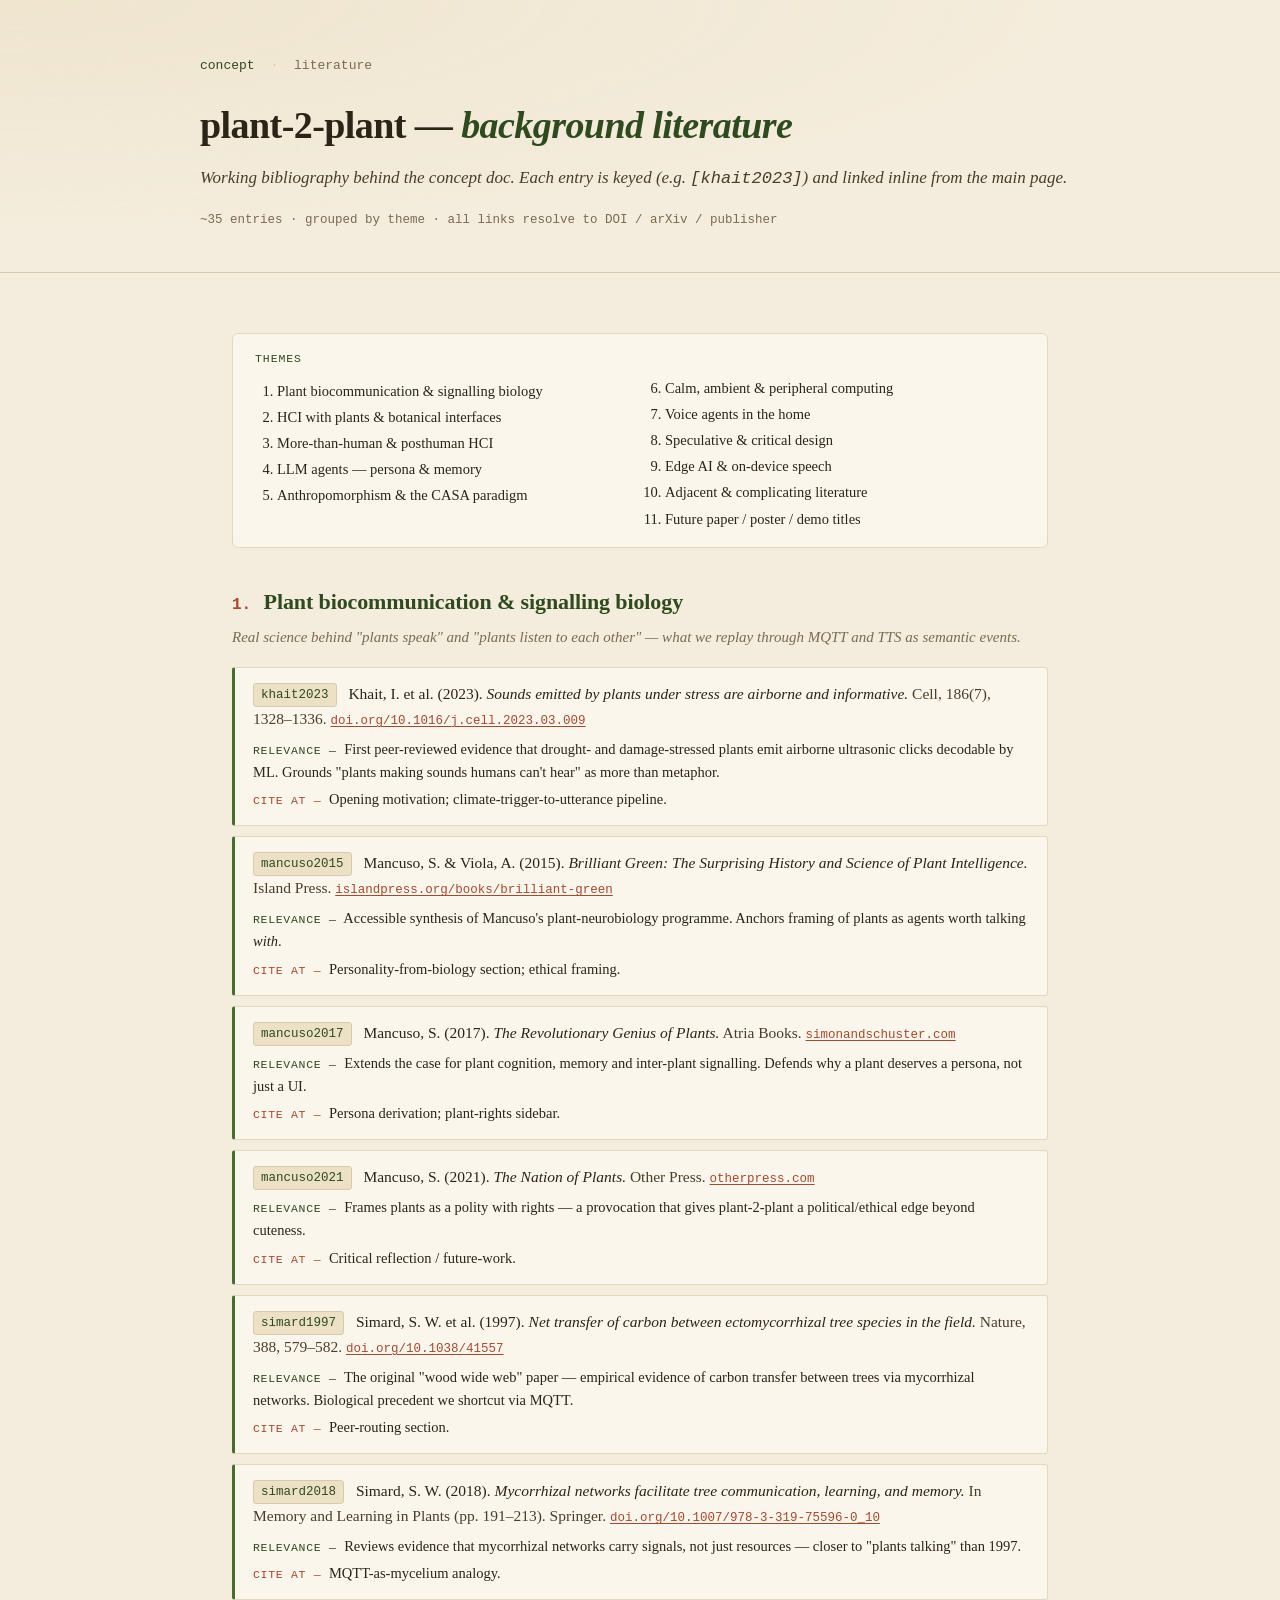
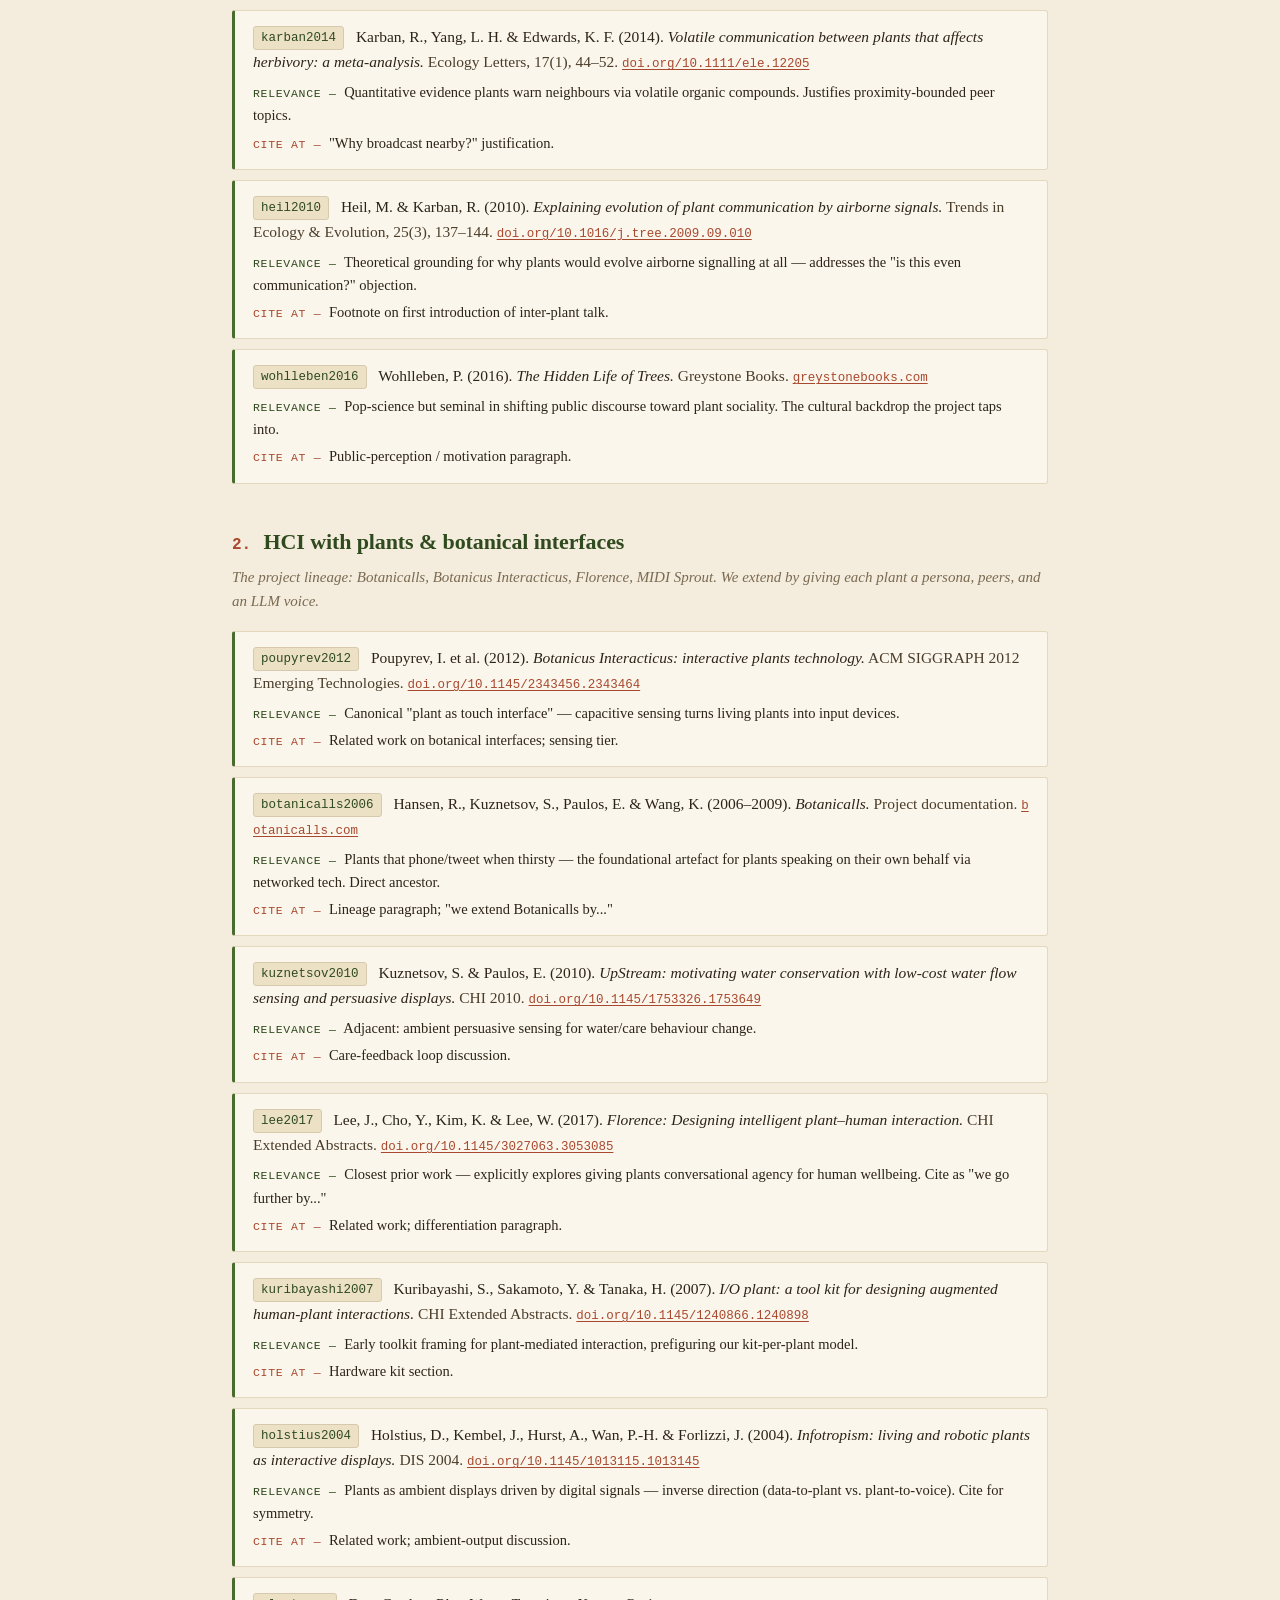
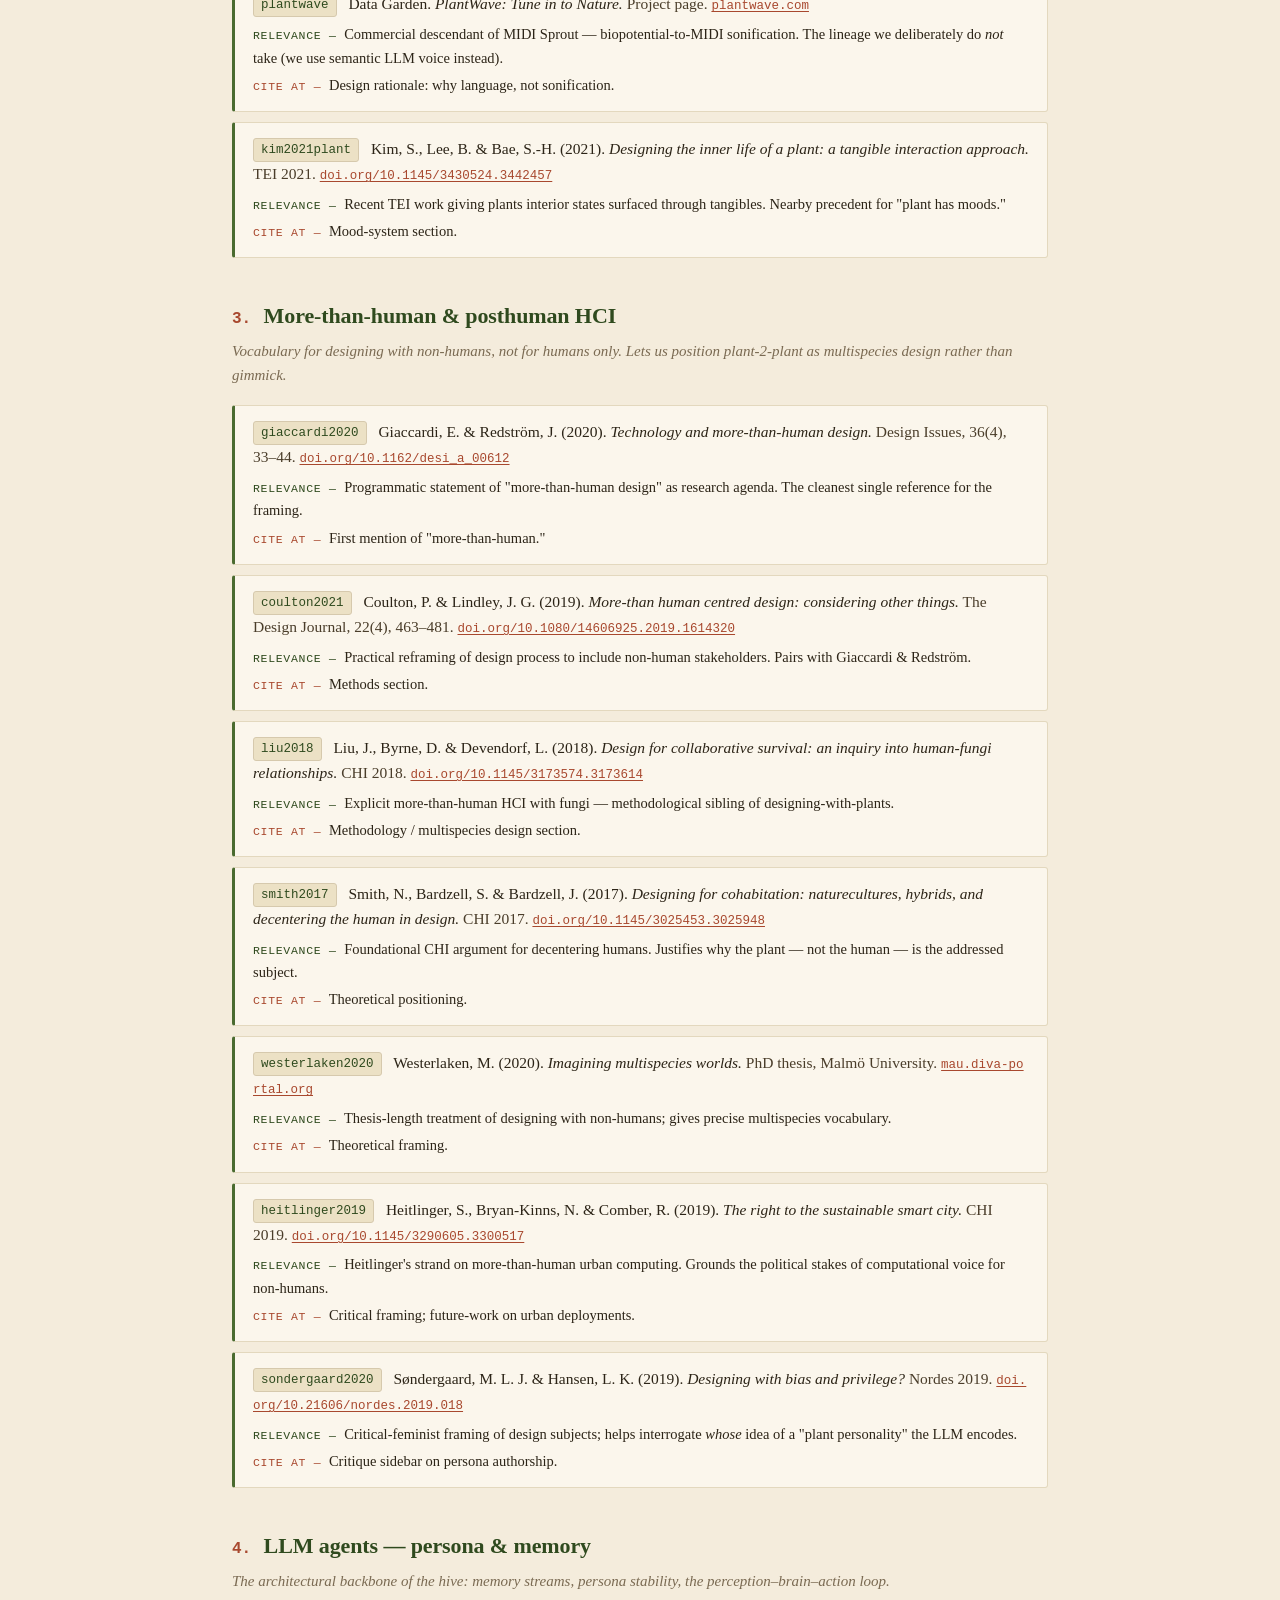
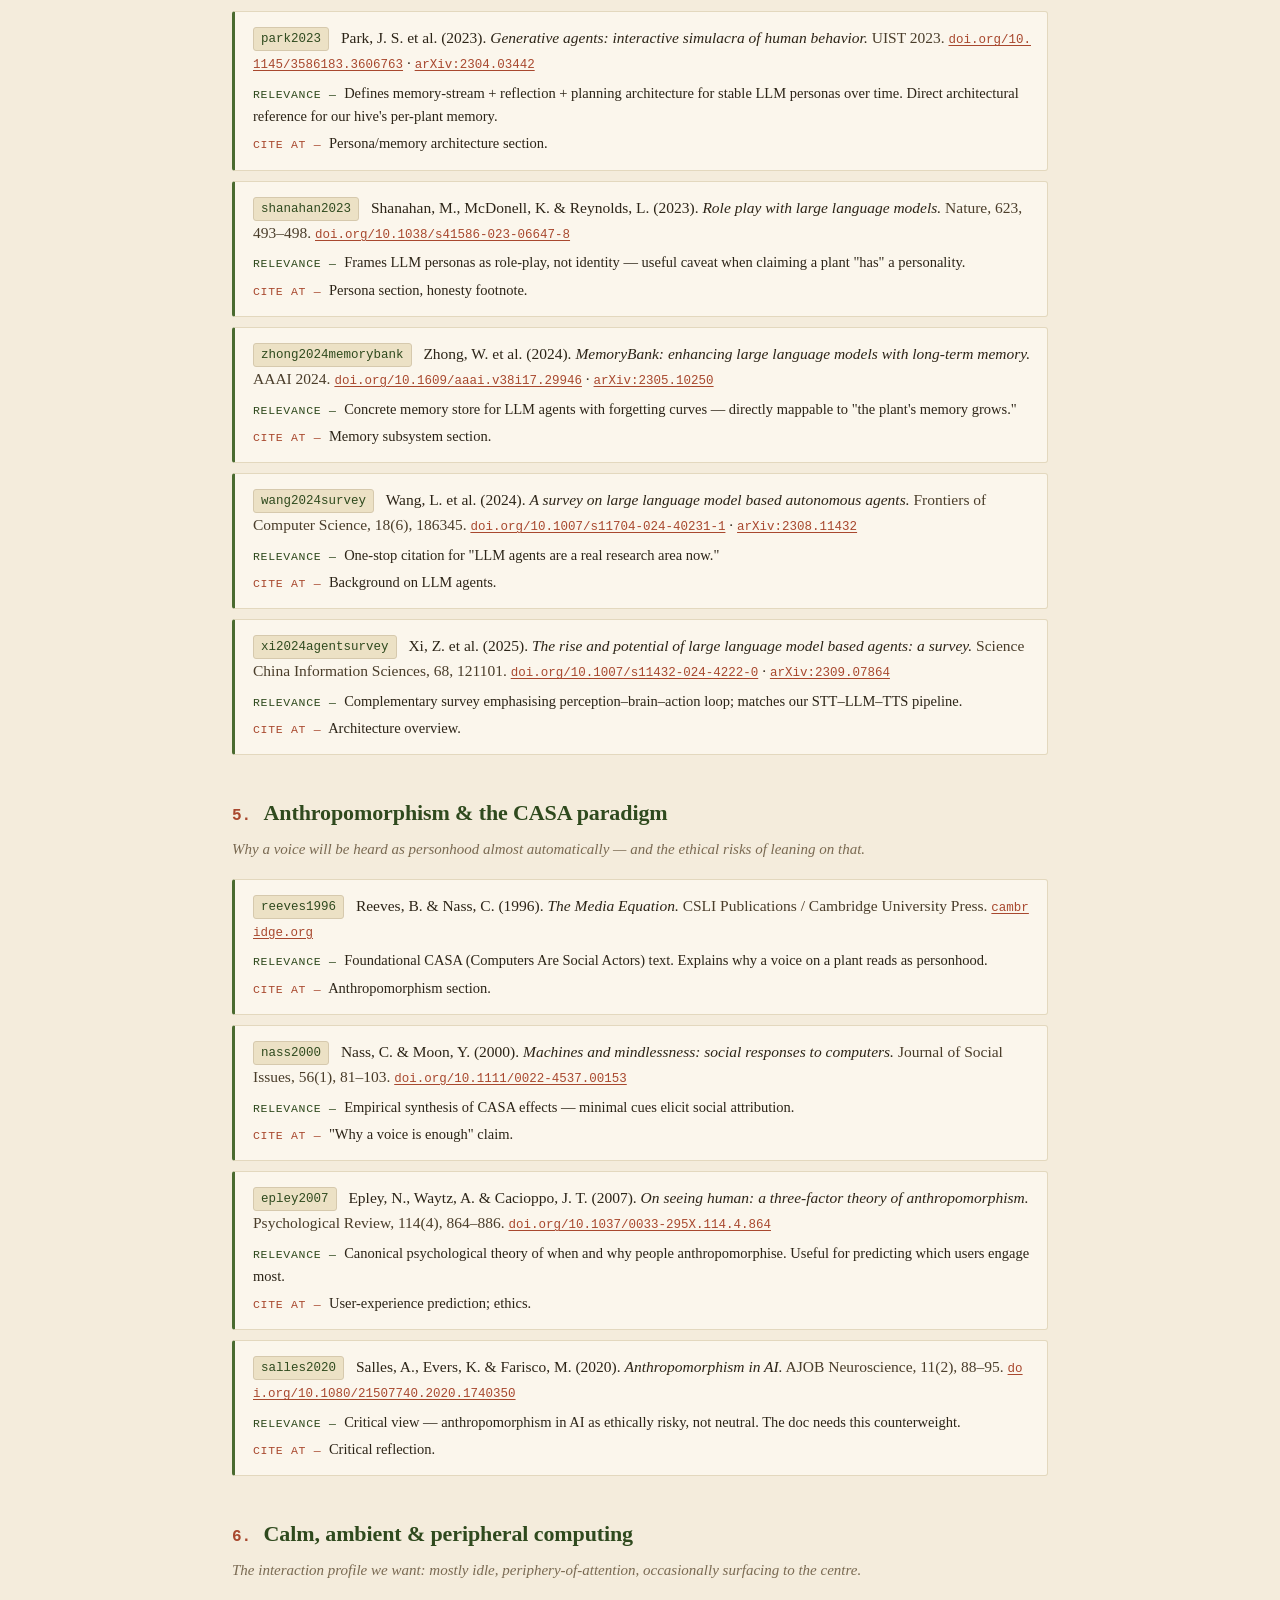
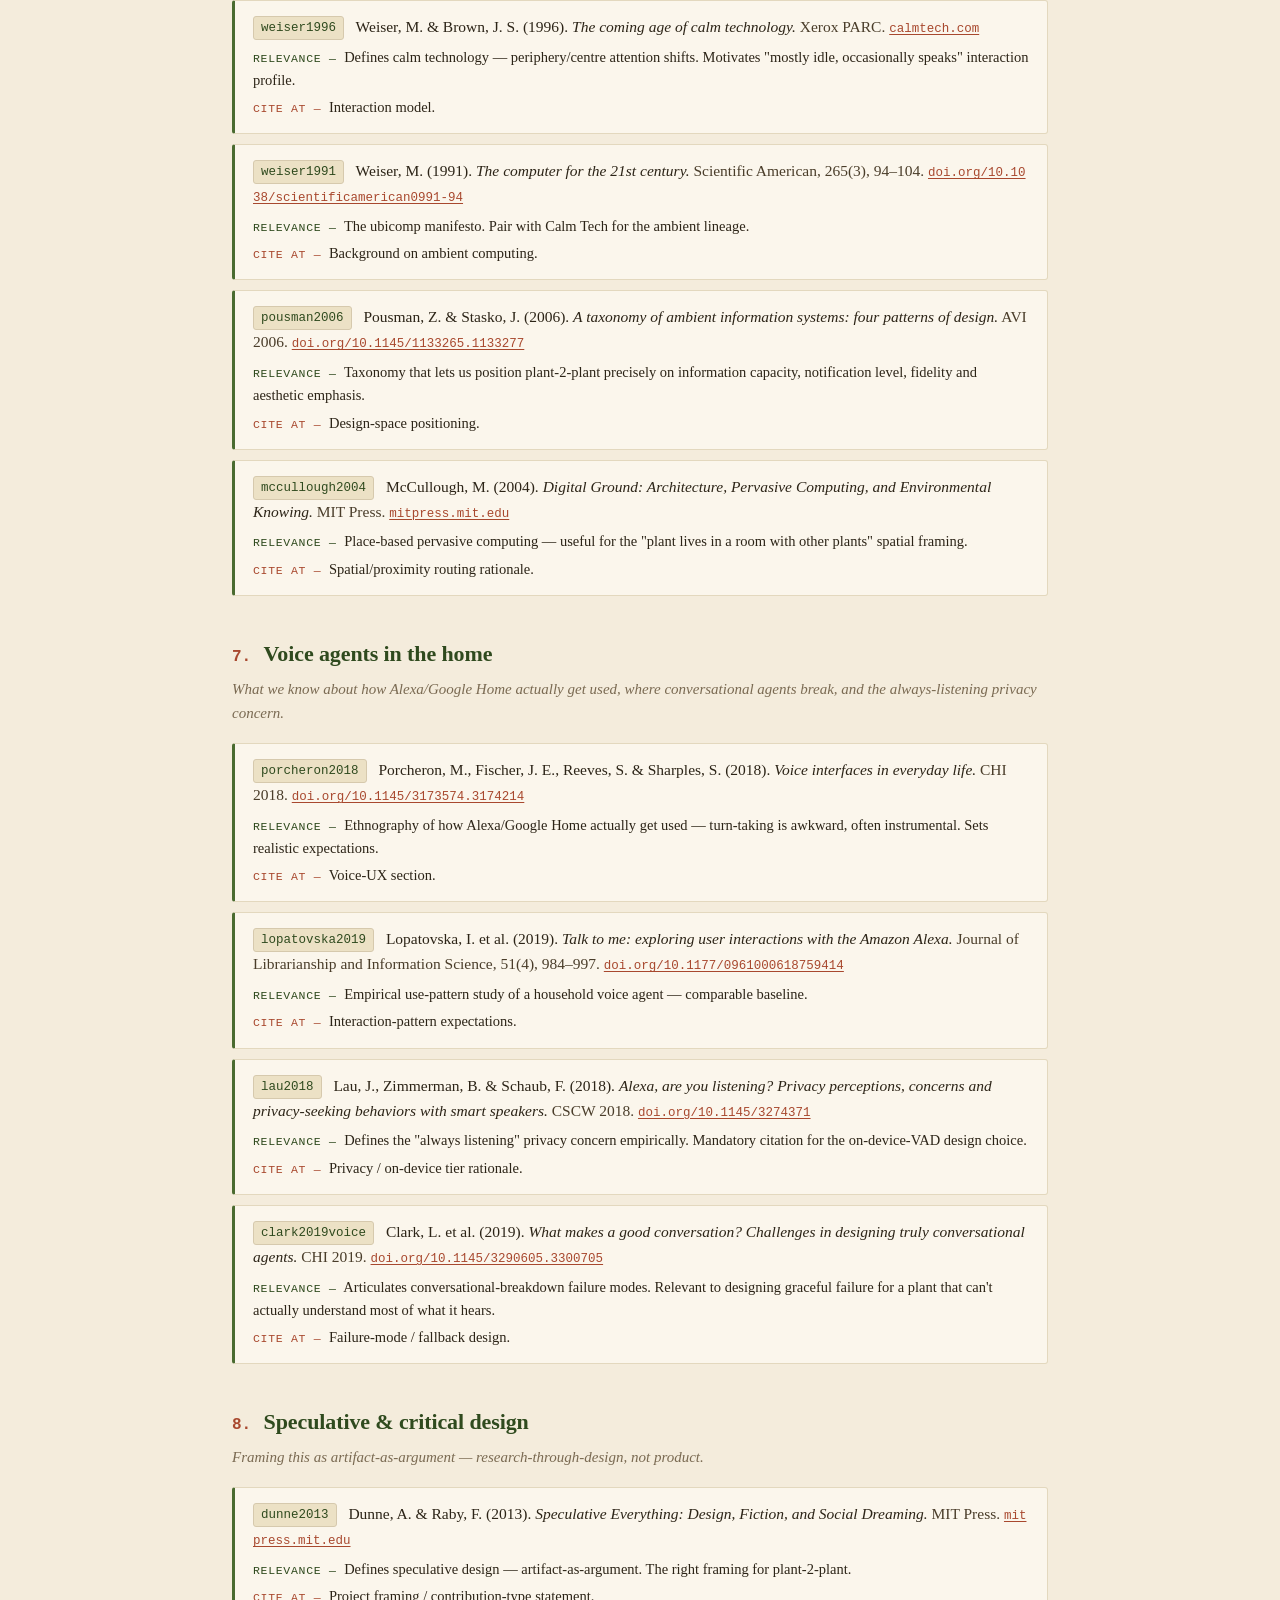
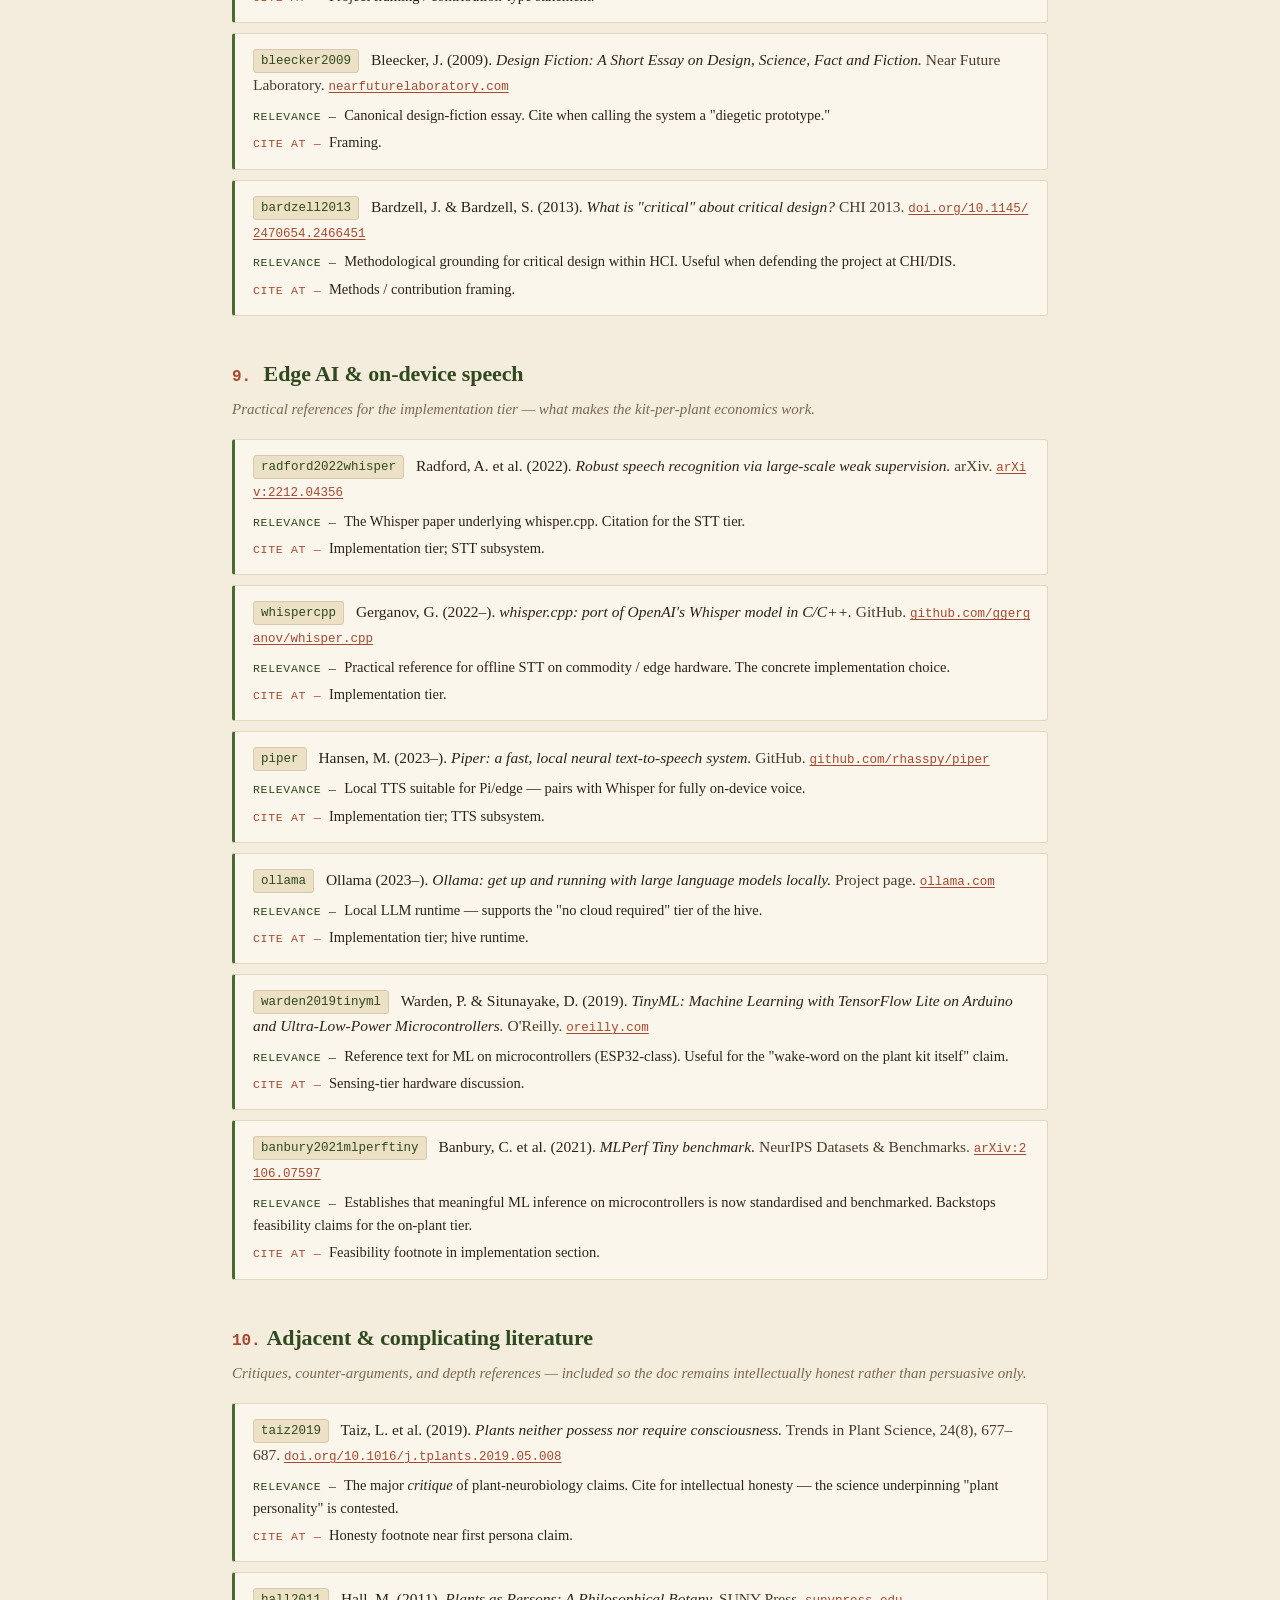
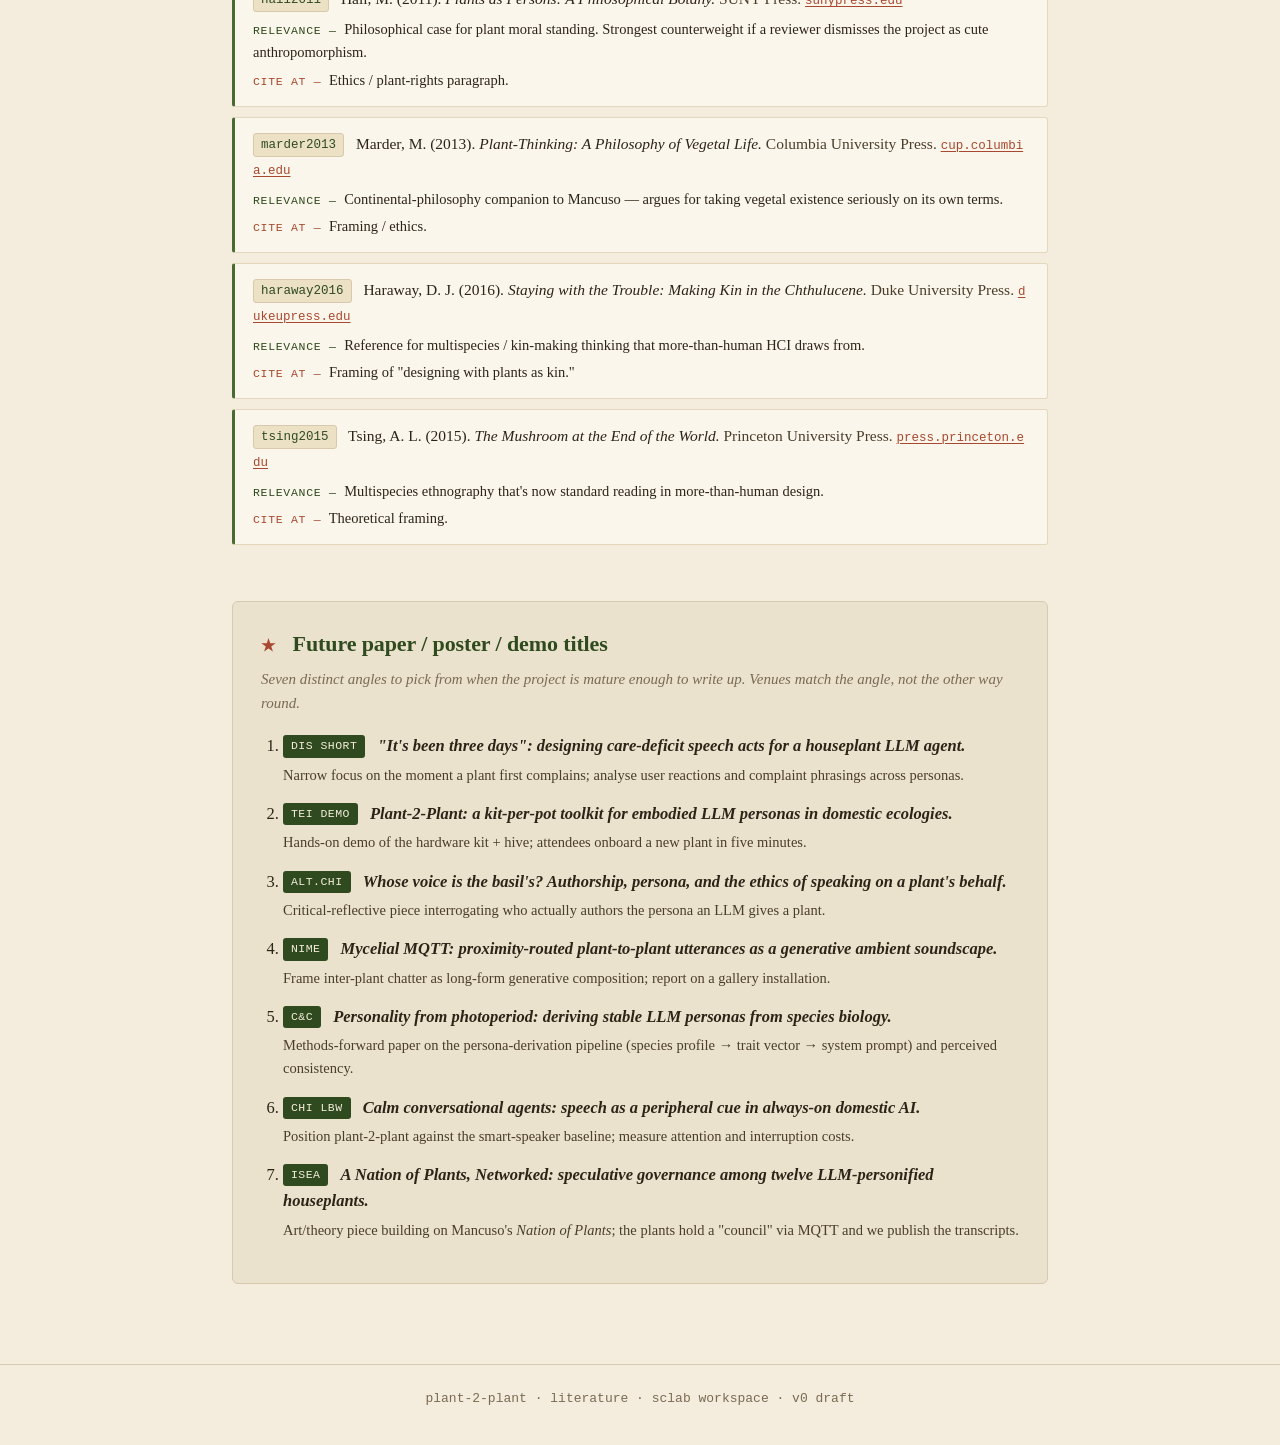
==== literature.html @ 105206b2 "Add literature page; rework concept doc with inline citations New literature.html — 55-entry bibliog" ====
<!DOCTYPE html>
<html lang="en">
<head>
<meta charset="UTF-8" />
<meta name="viewport" content="width=device-width, initial-scale=1.0" />
<title>plant-2-plant — literature</title>
<style>
  :root {
    --bg:        #f4ecdc;
    --bg-soft:   #ebe2cd;
    --panel:    #fbf6ec;
    --ink:       #2c2417;
    --ink-soft:  #4a3d2a;
    --muted:     #7a6a52;
    --leaf:      #4a6b30;
    --leaf-deep: #2f4a1e;
    --clay:      #a8482e;
    --ochre:     #b8862a;
    --line:      #d6c9ad;
    --line-soft: #e3d8be;
    --mono: ui-monospace, SFMono-Regular, Menlo, Consolas, monospace;
  }
  * { box-sizing: border-box; }
  html, body {
    margin: 0; padding: 0;
    background: var(--bg);
    color: var(--ink);
    font-family: "Iowan Old Style", "Palatino Linotype", Palatino, Georgia, serif;
    line-height: 1.6; font-size: 16.5px;
  }
  a { color: var(--clay); text-decoration: underline; text-decoration-thickness: 1px;
    text-underline-offset: 2px; }
  a:hover { color: var(--leaf-deep); }

  header {
    padding: 56px 32px 30px;
    border-bottom: 1px solid var(--line);
    background:
      radial-gradient(ellipse at top left, #efe5cf 0%, transparent 60%),
      var(--bg);
  }
  header .wrap { max-width: 880px; margin: 0 auto; }
  nav.crumbs {
    font-family: var(--mono); font-size: 13px; color: var(--muted);
    margin-bottom: 18px;
  }
  nav.crumbs a { color: var(--leaf-deep); text-decoration: none; }
  nav.crumbs a:hover { text-decoration: underline; }
  nav.crumbs .sep { margin: 0 8px; color: var(--line); }
  header h1 {
    margin: 0 0 8px; font-size: 38px; letter-spacing: -0.015em;
    color: var(--ink); font-weight: 700;
  }
  header h1 .leaf { color: var(--leaf-deep); font-style: italic; }
  header .tagline {
    color: var(--ink-soft); margin: 0 0 18px; font-size: 17px;
    font-style: italic;
  }
  header .meta {
    color: var(--muted); font-family: var(--mono); font-size: 12.5px;
  }

  main { max-width: 880px; margin: 0 auto; padding: 36px 32px 80px; }

  section.theme { margin: 0 0 40px; }
  h2 {
    font-size: 22px; margin: 0 0 6px;
    color: var(--leaf-deep); font-weight: 700;
    letter-spacing: -0.005em;
  }
  h2 .num {
    display: inline-block; min-width: 1.6em;
    font-family: var(--mono); font-size: 16px; color: var(--clay);
    margin-right: 6px;
  }
  h2 + .theme-blurb {
    color: var(--muted); font-style: italic; margin: 0 0 18px;
    font-size: 15px;
  }

  ol.bib {
    list-style: none; margin: 0; padding: 0;
    counter-reset: item;
  }
  li.entry {
    padding: 14px 16px 14px 18px;
    margin: 0 0 10px;
    background: var(--panel);
    border: 1px solid var(--line-soft);
    border-left: 3px solid var(--leaf);
    border-radius: 3px;
    scroll-margin-top: 18px;
  }
  li.entry:target {
    border-left-color: var(--clay);
    background: #fcf3df;
    box-shadow: 0 0 0 2px #f3dca7;
  }
  .citekey {
    display: inline-block;
    font-family: var(--mono); font-size: 12.5px;
    background: #ece1c5; color: var(--leaf-deep);
    padding: 1px 7px; border-radius: 3px;
    margin-right: 8px; vertical-align: 1px;
    border: 1px solid var(--line);
  }
  .ref {
    display: block; margin: 0 0 6px;
    font-size: 15.5px; color: var(--ink);
  }
  .ref .title { font-style: italic; }
  .ref .venue { color: var(--ink-soft); }
  .ref a.doi {
    font-family: var(--mono); font-size: 12.5px;
    color: var(--clay); word-break: break-all;
  }
  .relevance, .where {
    font-size: 14.5px; margin: 4px 0 0;
    padding-left: 0;
  }
  .relevance .label, .where .label {
    font-family: var(--mono); font-size: 11.5px;
    color: var(--leaf-deep); text-transform: uppercase;
    letter-spacing: 0.06em; margin-right: 4px;
  }
  .where .label { color: var(--clay); }

  /* Titles-for-papers section */
  section.titles {
    margin-top: 56px;
    padding: 24px 28px;
    background: var(--bg-soft);
    border: 1px solid var(--line);
    border-radius: 6px;
  }
  section.titles h2 { color: var(--leaf-deep); margin-bottom: 6px; }
  section.titles ol { padding-left: 22px; }
  section.titles li { margin: 14px 0; }
  section.titles .venue-tag {
    display: inline-block; font-family: var(--mono); font-size: 11.5px;
    background: var(--leaf-deep); color: #f4ecdc;
    padding: 2px 8px; border-radius: 3px;
    margin-right: 8px; vertical-align: 2px;
    text-transform: uppercase; letter-spacing: 0.04em;
  }
  section.titles .ptitle {
    font-style: italic; color: var(--ink); font-weight: 600;
  }
  section.titles .angle {
    display: block; color: var(--ink-soft); font-size: 14.5px;
    margin-top: 4px;
  }

  /* Table-of-contents at top */
  .toc {
    background: var(--panel);
    border: 1px solid var(--line-soft);
    border-radius: 6px;
    padding: 16px 22px;
    margin: 24px 0 36px;
  }
  .toc-title {
    font-family: var(--mono); font-size: 11.5px;
    color: var(--leaf-deep); text-transform: uppercase;
    letter-spacing: 0.08em; margin-bottom: 8px;
  }
  .toc ol {
    margin: 0; padding-left: 22px; columns: 2; column-gap: 28px;
    font-size: 14.5px;
  }
  .toc li { margin: 3px 0; break-inside: avoid; }
  .toc a { color: var(--ink); text-decoration: none; }
  .toc a:hover { color: var(--clay); text-decoration: underline; }

  footer {
    color: var(--muted); font-size: 13px; text-align: center;
    padding: 24px 32px 48px;
    border-top: 1px solid var(--line);
    font-family: var(--mono);
  }

  @media (max-width: 600px) {
    .toc ol { columns: 1; }
    header h1 { font-size: 30px; }
  }
</style>
</head>
<body>

<header>
  <div class="wrap">
    <nav class="crumbs">
      <a href="index.html">concept</a>
      <span class="sep">·</span>
      <span>literature</span>
    </nav>
    <h1>plant-2-plant — <span class="leaf">background literature</span></h1>
    <p class="tagline">Working bibliography behind the concept doc. Each entry is keyed (e.g. <code>[khait2023]</code>) and linked inline from the main page.</p>
    <p class="meta">~35 entries · grouped by theme · all links resolve to DOI / arXiv / publisher</p>
  </div>
</header>

<main>

<div class="toc">
  <div class="toc-title">themes</div>
  <ol>
    <li><a href="#t1">Plant biocommunication &amp; signalling biology</a></li>
    <li><a href="#t2">HCI with plants &amp; botanical interfaces</a></li>
    <li><a href="#t3">More-than-human &amp; posthuman HCI</a></li>
    <li><a href="#t4">LLM agents — persona &amp; memory</a></li>
    <li><a href="#t5">Anthropomorphism &amp; the CASA paradigm</a></li>
    <li><a href="#t6">Calm, ambient &amp; peripheral computing</a></li>
    <li><a href="#t7">Voice agents in the home</a></li>
    <li><a href="#t8">Speculative &amp; critical design</a></li>
    <li><a href="#t9">Edge AI &amp; on-device speech</a></li>
    <li><a href="#t10">Adjacent &amp; complicating literature</a></li>
    <li><a href="#titles">Future paper / poster / demo titles</a></li>
  </ol>
</div>

<section class="theme" id="t1">
  <h2><span class="num">1.</span>Plant biocommunication &amp; signalling biology</h2>
  <p class="theme-blurb">Real science behind "plants speak" and "plants listen to each other" — what we replay through MQTT and TTS as semantic events.</p>
  <ol class="bib">

    <li class="entry" id="cite-khait2023">
      <span class="ref"><span class="citekey">khait2023</span>
      Khait, I. et al. (2023). <span class="title">Sounds emitted by plants under stress are airborne and informative.</span> <span class="venue">Cell, 186(7), 1328–1336.</span> <a class="doi" href="https://doi.org/10.1016/j.cell.2023.03.009">doi.org/10.1016/j.cell.2023.03.009</a></span>
      <p class="relevance"><span class="label">Relevance —</span> First peer-reviewed evidence that drought- and damage-stressed plants emit airborne ultrasonic clicks decodable by ML. Grounds "plants making sounds humans can't hear" as more than metaphor.</p>
      <p class="where"><span class="label">Cite at —</span> Opening motivation; climate-trigger-to-utterance pipeline.</p>
    </li>

    <li class="entry" id="cite-mancuso2015">
      <span class="ref"><span class="citekey">mancuso2015</span>
      Mancuso, S. &amp; Viola, A. (2015). <span class="title">Brilliant Green: The Surprising History and Science of Plant Intelligence.</span> <span class="venue">Island Press.</span> <a class="doi" href="https://islandpress.org/books/brilliant-green">islandpress.org/books/brilliant-green</a></span>
      <p class="relevance"><span class="label">Relevance —</span> Accessible synthesis of Mancuso's plant-neurobiology programme. Anchors framing of plants as agents worth talking <em>with</em>.</p>
      <p class="where"><span class="label">Cite at —</span> Personality-from-biology section; ethical framing.</p>
    </li>

    <li class="entry" id="cite-mancuso2017">
      <span class="ref"><span class="citekey">mancuso2017</span>
      Mancuso, S. (2017). <span class="title">The Revolutionary Genius of Plants.</span> <span class="venue">Atria Books.</span> <a class="doi" href="https://www.simonandschuster.com/books/The-Revolutionary-Genius-of-Plants/Stefano-Mancuso/9781501187858">simonandschuster.com</a></span>
      <p class="relevance"><span class="label">Relevance —</span> Extends the case for plant cognition, memory and inter-plant signalling. Defends why a plant deserves a persona, not just a UI.</p>
      <p class="where"><span class="label">Cite at —</span> Persona derivation; plant-rights sidebar.</p>
    </li>

    <li class="entry" id="cite-mancuso2021">
      <span class="ref"><span class="citekey">mancuso2021</span>
      Mancuso, S. (2021). <span class="title">The Nation of Plants.</span> <span class="venue">Other Press.</span> <a class="doi" href="https://otherpress.com/books/the-nation-of-plants/">otherpress.com</a></span>
      <p class="relevance"><span class="label">Relevance —</span> Frames plants as a polity with rights — a provocation that gives plant-2-plant a political/ethical edge beyond cuteness.</p>
      <p class="where"><span class="label">Cite at —</span> Critical reflection / future-work.</p>
    </li>

    <li class="entry" id="cite-simard1997">
      <span class="ref"><span class="citekey">simard1997</span>
      Simard, S. W. et al. (1997). <span class="title">Net transfer of carbon between ectomycorrhizal tree species in the field.</span> <span class="venue">Nature, 388, 579–582.</span> <a class="doi" href="https://doi.org/10.1038/41557">doi.org/10.1038/41557</a></span>
      <p class="relevance"><span class="label">Relevance —</span> The original "wood wide web" paper — empirical evidence of carbon transfer between trees via mycorrhizal networks. Biological precedent we shortcut via MQTT.</p>
      <p class="where"><span class="label">Cite at —</span> Peer-routing section.</p>
    </li>

    <li class="entry" id="cite-simard2018">
      <span class="ref"><span class="citekey">simard2018</span>
      Simard, S. W. (2018). <span class="title">Mycorrhizal networks facilitate tree communication, learning, and memory.</span> <span class="venue">In Memory and Learning in Plants (pp. 191–213). Springer.</span> <a class="doi" href="https://doi.org/10.1007/978-3-319-75596-0_10">doi.org/10.1007/978-3-319-75596-0_10</a></span>
      <p class="relevance"><span class="label">Relevance —</span> Reviews evidence that mycorrhizal networks carry signals, not just resources — closer to "plants talking" than 1997.</p>
      <p class="where"><span class="label">Cite at —</span> MQTT-as-mycelium analogy.</p>
    </li>

    <li class="entry" id="cite-karban2014">
      <span class="ref"><span class="citekey">karban2014</span>
      Karban, R., Yang, L. H. &amp; Edwards, K. F. (2014). <span class="title">Volatile communication between plants that affects herbivory: a meta-analysis.</span> <span class="venue">Ecology Letters, 17(1), 44–52.</span> <a class="doi" href="https://doi.org/10.1111/ele.12205">doi.org/10.1111/ele.12205</a></span>
      <p class="relevance"><span class="label">Relevance —</span> Quantitative evidence plants warn neighbours via volatile organic compounds. Justifies proximity-bounded peer topics.</p>
      <p class="where"><span class="label">Cite at —</span> "Why broadcast nearby?" justification.</p>
    </li>

    <li class="entry" id="cite-heil2010">
      <span class="ref"><span class="citekey">heil2010</span>
      Heil, M. &amp; Karban, R. (2010). <span class="title">Explaining evolution of plant communication by airborne signals.</span> <span class="venue">Trends in Ecology &amp; Evolution, 25(3), 137–144.</span> <a class="doi" href="https://doi.org/10.1016/j.tree.2009.09.010">doi.org/10.1016/j.tree.2009.09.010</a></span>
      <p class="relevance"><span class="label">Relevance —</span> Theoretical grounding for why plants would evolve airborne signalling at all — addresses the "is this even communication?" objection.</p>
      <p class="where"><span class="label">Cite at —</span> Footnote on first introduction of inter-plant talk.</p>
    </li>

    <li class="entry" id="cite-wohlleben2016">
      <span class="ref"><span class="citekey">wohlleben2016</span>
      Wohlleben, P. (2016). <span class="title">The Hidden Life of Trees.</span> <span class="venue">Greystone Books.</span> <a class="doi" href="https://www.greystonebooks.com/products/the-hidden-life-of-trees">greystonebooks.com</a></span>
      <p class="relevance"><span class="label">Relevance —</span> Pop-science but seminal in shifting public discourse toward plant sociality. The cultural backdrop the project taps into.</p>
      <p class="where"><span class="label">Cite at —</span> Public-perception / motivation paragraph.</p>
    </li>

  </ol>
</section>

<section class="theme" id="t2">
  <h2><span class="num">2.</span>HCI with plants &amp; botanical interfaces</h2>
  <p class="theme-blurb">The project lineage: Botanicalls, Botanicus Interacticus, Florence, MIDI Sprout. We extend by giving each plant a persona, peers, and an LLM voice.</p>
  <ol class="bib">

    <li class="entry" id="cite-poupyrev2012">
      <span class="ref"><span class="citekey">poupyrev2012</span>
      Poupyrev, I. et al. (2012). <span class="title">Botanicus Interacticus: interactive plants technology.</span> <span class="venue">ACM SIGGRAPH 2012 Emerging Technologies.</span> <a class="doi" href="https://doi.org/10.1145/2343456.2343464">doi.org/10.1145/2343456.2343464</a></span>
      <p class="relevance"><span class="label">Relevance —</span> Canonical "plant as touch interface" — capacitive sensing turns living plants into input devices.</p>
      <p class="where"><span class="label">Cite at —</span> Related work on botanical interfaces; sensing tier.</p>
    </li>

    <li class="entry" id="cite-botanicalls2006">
      <span class="ref"><span class="citekey">botanicalls2006</span>
      Hansen, R., Kuznetsov, S., Paulos, E. &amp; Wang, K. (2006–2009). <span class="title">Botanicalls.</span> <span class="venue">Project documentation.</span> <a class="doi" href="https://www.botanicalls.com/">botanicalls.com</a></span>
      <p class="relevance"><span class="label">Relevance —</span> Plants that phone/tweet when thirsty — the foundational artefact for plants speaking on their own behalf via networked tech. Direct ancestor.</p>
      <p class="where"><span class="label">Cite at —</span> Lineage paragraph; "we extend Botanicalls by..."</p>
    </li>

    <li class="entry" id="cite-kuznetsov2010">
      <span class="ref"><span class="citekey">kuznetsov2010</span>
      Kuznetsov, S. &amp; Paulos, E. (2010). <span class="title">UpStream: motivating water conservation with low-cost water flow sensing and persuasive displays.</span> <span class="venue">CHI 2010.</span> <a class="doi" href="https://doi.org/10.1145/1753326.1753649">doi.org/10.1145/1753326.1753649</a></span>
      <p class="relevance"><span class="label">Relevance —</span> Adjacent: ambient persuasive sensing for water/care behaviour change.</p>
      <p class="where"><span class="label">Cite at —</span> Care-feedback loop discussion.</p>
    </li>

    <li class="entry" id="cite-lee2017">
      <span class="ref"><span class="citekey">lee2017</span>
      Lee, J., Cho, Y., Kim, K. &amp; Lee, W. (2017). <span class="title">Florence: Designing intelligent plant–human interaction.</span> <span class="venue">CHI Extended Abstracts.</span> <a class="doi" href="https://doi.org/10.1145/3027063.3053085">doi.org/10.1145/3027063.3053085</a></span>
      <p class="relevance"><span class="label">Relevance —</span> Closest prior work — explicitly explores giving plants conversational agency for human wellbeing. Cite as "we go further by..."</p>
      <p class="where"><span class="label">Cite at —</span> Related work; differentiation paragraph.</p>
    </li>

    <li class="entry" id="cite-kuribayashi2007">
      <span class="ref"><span class="citekey">kuribayashi2007</span>
      Kuribayashi, S., Sakamoto, Y. &amp; Tanaka, H. (2007). <span class="title">I/O plant: a tool kit for designing augmented human-plant interactions.</span> <span class="venue">CHI Extended Abstracts.</span> <a class="doi" href="https://doi.org/10.1145/1240866.1240898">doi.org/10.1145/1240866.1240898</a></span>
      <p class="relevance"><span class="label">Relevance —</span> Early toolkit framing for plant-mediated interaction, prefiguring our kit-per-plant model.</p>
      <p class="where"><span class="label">Cite at —</span> Hardware kit section.</p>
    </li>

    <li class="entry" id="cite-holstius2004">
      <span class="ref"><span class="citekey">holstius2004</span>
      Holstius, D., Kembel, J., Hurst, A., Wan, P.-H. &amp; Forlizzi, J. (2004). <span class="title">Infotropism: living and robotic plants as interactive displays.</span> <span class="venue">DIS 2004.</span> <a class="doi" href="https://doi.org/10.1145/1013115.1013145">doi.org/10.1145/1013115.1013145</a></span>
      <p class="relevance"><span class="label">Relevance —</span> Plants as ambient displays driven by digital signals — inverse direction (data-to-plant vs. plant-to-voice). Cite for symmetry.</p>
      <p class="where"><span class="label">Cite at —</span> Related work; ambient-output discussion.</p>
    </li>

    <li class="entry" id="cite-plantwave">
      <span class="ref"><span class="citekey">plantwave</span>
      Data Garden. <span class="title">PlantWave: Tune in to Nature.</span> <span class="venue">Project page.</span> <a class="doi" href="https://www.plantwave.com/">plantwave.com</a></span>
      <p class="relevance"><span class="label">Relevance —</span> Commercial descendant of MIDI Sprout — biopotential-to-MIDI sonification. The lineage we deliberately do <em>not</em> take (we use semantic LLM voice instead).</p>
      <p class="where"><span class="label">Cite at —</span> Design rationale: why language, not sonification.</p>
    </li>

    <li class="entry" id="cite-kim2021plant">
      <span class="ref"><span class="citekey">kim2021plant</span>
      Kim, S., Lee, B. &amp; Bae, S.-H. (2021). <span class="title">Designing the inner life of a plant: a tangible interaction approach.</span> <span class="venue">TEI 2021.</span> <a class="doi" href="https://doi.org/10.1145/3430524.3442457">doi.org/10.1145/3430524.3442457</a></span>
      <p class="relevance"><span class="label">Relevance —</span> Recent TEI work giving plants interior states surfaced through tangibles. Nearby precedent for "plant has moods."</p>
      <p class="where"><span class="label">Cite at —</span> Mood-system section.</p>
    </li>

  </ol>
</section>

<section class="theme" id="t3">
  <h2><span class="num">3.</span>More-than-human &amp; posthuman HCI</h2>
  <p class="theme-blurb">Vocabulary for designing <em>with</em> non-humans, not <em>for</em> humans only. Lets us position plant-2-plant as multispecies design rather than gimmick.</p>
  <ol class="bib">

    <li class="entry" id="cite-giaccardi2020">
      <span class="ref"><span class="citekey">giaccardi2020</span>
      Giaccardi, E. &amp; Redström, J. (2020). <span class="title">Technology and more-than-human design.</span> <span class="venue">Design Issues, 36(4), 33–44.</span> <a class="doi" href="https://doi.org/10.1162/desi_a_00612">doi.org/10.1162/desi_a_00612</a></span>
      <p class="relevance"><span class="label">Relevance —</span> Programmatic statement of "more-than-human design" as research agenda. The cleanest single reference for the framing.</p>
      <p class="where"><span class="label">Cite at —</span> First mention of "more-than-human."</p>
    </li>

    <li class="entry" id="cite-coulton2021">
      <span class="ref"><span class="citekey">coulton2021</span>
      Coulton, P. &amp; Lindley, J. G. (2019). <span class="title">More-than human centred design: considering other things.</span> <span class="venue">The Design Journal, 22(4), 463–481.</span> <a class="doi" href="https://doi.org/10.1080/14606925.2019.1614320">doi.org/10.1080/14606925.2019.1614320</a></span>
      <p class="relevance"><span class="label">Relevance —</span> Practical reframing of design process to include non-human stakeholders. Pairs with Giaccardi &amp; Redström.</p>
      <p class="where"><span class="label">Cite at —</span> Methods section.</p>
    </li>

    <li class="entry" id="cite-liu2018">
      <span class="ref"><span class="citekey">liu2018</span>
      Liu, J., Byrne, D. &amp; Devendorf, L. (2018). <span class="title">Design for collaborative survival: an inquiry into human-fungi relationships.</span> <span class="venue">CHI 2018.</span> <a class="doi" href="https://doi.org/10.1145/3173574.3173614">doi.org/10.1145/3173574.3173614</a></span>
      <p class="relevance"><span class="label">Relevance —</span> Explicit more-than-human HCI with fungi — methodological sibling of designing-with-plants.</p>
      <p class="where"><span class="label">Cite at —</span> Methodology / multispecies design section.</p>
    </li>

    <li class="entry" id="cite-smith2017">
      <span class="ref"><span class="citekey">smith2017</span>
      Smith, N., Bardzell, S. &amp; Bardzell, J. (2017). <span class="title">Designing for cohabitation: naturecultures, hybrids, and decentering the human in design.</span> <span class="venue">CHI 2017.</span> <a class="doi" href="https://doi.org/10.1145/3025453.3025948">doi.org/10.1145/3025453.3025948</a></span>
      <p class="relevance"><span class="label">Relevance —</span> Foundational CHI argument for decentering humans. Justifies why the plant — not the human — is the addressed subject.</p>
      <p class="where"><span class="label">Cite at —</span> Theoretical positioning.</p>
    </li>

    <li class="entry" id="cite-westerlaken2020">
      <span class="ref"><span class="citekey">westerlaken2020</span>
      Westerlaken, M. (2020). <span class="title">Imagining multispecies worlds.</span> <span class="venue">PhD thesis, Malmö University.</span> <a class="doi" href="https://mau.diva-portal.org/smash/get/diva2:1481703/FULLTEXT01.pdf">mau.diva-portal.org</a></span>
      <p class="relevance"><span class="label">Relevance —</span> Thesis-length treatment of designing with non-humans; gives precise multispecies vocabulary.</p>
      <p class="where"><span class="label">Cite at —</span> Theoretical framing.</p>
    </li>

    <li class="entry" id="cite-heitlinger2019">
      <span class="ref"><span class="citekey">heitlinger2019</span>
      Heitlinger, S., Bryan-Kinns, N. &amp; Comber, R. (2019). <span class="title">The right to the sustainable smart city.</span> <span class="venue">CHI 2019.</span> <a class="doi" href="https://doi.org/10.1145/3290605.3300517">doi.org/10.1145/3290605.3300517</a></span>
      <p class="relevance"><span class="label">Relevance —</span> Heitlinger's strand on more-than-human urban computing. Grounds the political stakes of computational voice for non-humans.</p>
      <p class="where"><span class="label">Cite at —</span> Critical framing; future-work on urban deployments.</p>
    </li>

    <li class="entry" id="cite-sondergaard2020">
      <span class="ref"><span class="citekey">sondergaard2020</span>
      Søndergaard, M. L. J. &amp; Hansen, L. K. (2019). <span class="title">Designing with bias and privilege?</span> <span class="venue">Nordes 2019.</span> <a class="doi" href="https://doi.org/10.21606/nordes.2019.018">doi.org/10.21606/nordes.2019.018</a></span>
      <p class="relevance"><span class="label">Relevance —</span> Critical-feminist framing of design subjects; helps interrogate <em>whose</em> idea of a "plant personality" the LLM encodes.</p>
      <p class="where"><span class="label">Cite at —</span> Critique sidebar on persona authorship.</p>
    </li>

  </ol>
</section>

<section class="theme" id="t4">
  <h2><span class="num">4.</span>LLM agents — persona &amp; memory</h2>
  <p class="theme-blurb">The architectural backbone of the hive: memory streams, persona stability, the perception–brain–action loop.</p>
  <ol class="bib">

    <li class="entry" id="cite-park2023">
      <span class="ref"><span class="citekey">park2023</span>
      Park, J. S. et al. (2023). <span class="title">Generative agents: interactive simulacra of human behavior.</span> <span class="venue">UIST 2023.</span> <a class="doi" href="https://doi.org/10.1145/3586183.3606763">doi.org/10.1145/3586183.3606763</a> · <a class="doi" href="https://arxiv.org/abs/2304.03442">arXiv:2304.03442</a></span>
      <p class="relevance"><span class="label">Relevance —</span> Defines memory-stream + reflection + planning architecture for stable LLM personas over time. Direct architectural reference for our hive's per-plant memory.</p>
      <p class="where"><span class="label">Cite at —</span> Persona/memory architecture section.</p>
    </li>

    <li class="entry" id="cite-shanahan2023">
      <span class="ref"><span class="citekey">shanahan2023</span>
      Shanahan, M., McDonell, K. &amp; Reynolds, L. (2023). <span class="title">Role play with large language models.</span> <span class="venue">Nature, 623, 493–498.</span> <a class="doi" href="https://doi.org/10.1038/s41586-023-06647-8">doi.org/10.1038/s41586-023-06647-8</a></span>
      <p class="relevance"><span class="label">Relevance —</span> Frames LLM personas as role-play, not identity — useful caveat when claiming a plant "has" a personality.</p>
      <p class="where"><span class="label">Cite at —</span> Persona section, honesty footnote.</p>
    </li>

    <li class="entry" id="cite-zhong2024memorybank">
      <span class="ref"><span class="citekey">zhong2024memorybank</span>
      Zhong, W. et al. (2024). <span class="title">MemoryBank: enhancing large language models with long-term memory.</span> <span class="venue">AAAI 2024.</span> <a class="doi" href="https://doi.org/10.1609/aaai.v38i17.29946">doi.org/10.1609/aaai.v38i17.29946</a> · <a class="doi" href="https://arxiv.org/abs/2305.10250">arXiv:2305.10250</a></span>
      <p class="relevance"><span class="label">Relevance —</span> Concrete memory store for LLM agents with forgetting curves — directly mappable to "the plant's memory grows."</p>
      <p class="where"><span class="label">Cite at —</span> Memory subsystem section.</p>
    </li>

    <li class="entry" id="cite-wang2024survey">
      <span class="ref"><span class="citekey">wang2024survey</span>
      Wang, L. et al. (2024). <span class="title">A survey on large language model based autonomous agents.</span> <span class="venue">Frontiers of Computer Science, 18(6), 186345.</span> <a class="doi" href="https://doi.org/10.1007/s11704-024-40231-1">doi.org/10.1007/s11704-024-40231-1</a> · <a class="doi" href="https://arxiv.org/abs/2308.11432">arXiv:2308.11432</a></span>
      <p class="relevance"><span class="label">Relevance —</span> One-stop citation for "LLM agents are a real research area now."</p>
      <p class="where"><span class="label">Cite at —</span> Background on LLM agents.</p>
    </li>

    <li class="entry" id="cite-xi2024agentsurvey">
      <span class="ref"><span class="citekey">xi2024agentsurvey</span>
      Xi, Z. et al. (2025). <span class="title">The rise and potential of large language model based agents: a survey.</span> <span class="venue">Science China Information Sciences, 68, 121101.</span> <a class="doi" href="https://doi.org/10.1007/s11432-024-4222-0">doi.org/10.1007/s11432-024-4222-0</a> · <a class="doi" href="https://arxiv.org/abs/2309.07864">arXiv:2309.07864</a></span>
      <p class="relevance"><span class="label">Relevance —</span> Complementary survey emphasising perception–brain–action loop; matches our STT–LLM–TTS pipeline.</p>
      <p class="where"><span class="label">Cite at —</span> Architecture overview.</p>
    </li>

  </ol>
</section>

<section class="theme" id="t5">
  <h2><span class="num">5.</span>Anthropomorphism &amp; the CASA paradigm</h2>
  <p class="theme-blurb">Why a voice will be heard as personhood almost automatically — and the ethical risks of leaning on that.</p>
  <ol class="bib">

    <li class="entry" id="cite-reeves1996">
      <span class="ref"><span class="citekey">reeves1996</span>
      Reeves, B. &amp; Nass, C. (1996). <span class="title">The Media Equation.</span> <span class="venue">CSLI Publications / Cambridge University Press.</span> <a class="doi" href="https://www.cambridge.org/us/universitypress/subjects/communication/communication-general-interest/media-equation-how-people-treat-computers-television-and-new-media-real-people-and-places">cambridge.org</a></span>
      <p class="relevance"><span class="label">Relevance —</span> Foundational CASA (Computers Are Social Actors) text. Explains why a voice on a plant reads as personhood.</p>
      <p class="where"><span class="label">Cite at —</span> Anthropomorphism section.</p>
    </li>

    <li class="entry" id="cite-nass2000">
      <span class="ref"><span class="citekey">nass2000</span>
      Nass, C. &amp; Moon, Y. (2000). <span class="title">Machines and mindlessness: social responses to computers.</span> <span class="venue">Journal of Social Issues, 56(1), 81–103.</span> <a class="doi" href="https://doi.org/10.1111/0022-4537.00153">doi.org/10.1111/0022-4537.00153</a></span>
      <p class="relevance"><span class="label">Relevance —</span> Empirical synthesis of CASA effects — minimal cues elicit social attribution.</p>
      <p class="where"><span class="label">Cite at —</span> "Why a voice is enough" claim.</p>
    </li>

    <li class="entry" id="cite-epley2007">
      <span class="ref"><span class="citekey">epley2007</span>
      Epley, N., Waytz, A. &amp; Cacioppo, J. T. (2007). <span class="title">On seeing human: a three-factor theory of anthropomorphism.</span> <span class="venue">Psychological Review, 114(4), 864–886.</span> <a class="doi" href="https://doi.org/10.1037/0033-295X.114.4.864">doi.org/10.1037/0033-295X.114.4.864</a></span>
      <p class="relevance"><span class="label">Relevance —</span> Canonical psychological theory of when and why people anthropomorphise. Useful for predicting which users engage most.</p>
      <p class="where"><span class="label">Cite at —</span> User-experience prediction; ethics.</p>
    </li>

    <li class="entry" id="cite-salles2020">
      <span class="ref"><span class="citekey">salles2020</span>
      Salles, A., Evers, K. &amp; Farisco, M. (2020). <span class="title">Anthropomorphism in AI.</span> <span class="venue">AJOB Neuroscience, 11(2), 88–95.</span> <a class="doi" href="https://doi.org/10.1080/21507740.2020.1740350">doi.org/10.1080/21507740.2020.1740350</a></span>
      <p class="relevance"><span class="label">Relevance —</span> Critical view — anthropomorphism in AI as ethically risky, not neutral. The doc needs this counterweight.</p>
      <p class="where"><span class="label">Cite at —</span> Critical reflection.</p>
    </li>

  </ol>
</section>

<section class="theme" id="t6">
  <h2><span class="num">6.</span>Calm, ambient &amp; peripheral computing</h2>
  <p class="theme-blurb">The interaction profile we want: mostly idle, periphery-of-attention, occasionally surfacing to the centre.</p>
  <ol class="bib">

    <li class="entry" id="cite-weiser1996">
      <span class="ref"><span class="citekey">weiser1996</span>
      Weiser, M. &amp; Brown, J. S. (1996). <span class="title">The coming age of calm technology.</span> <span class="venue">Xerox PARC.</span> <a class="doi" href="https://calmtech.com/papers/coming-age-calm-technology.html">calmtech.com</a></span>
      <p class="relevance"><span class="label">Relevance —</span> Defines calm technology — periphery/centre attention shifts. Motivates "mostly idle, occasionally speaks" interaction profile.</p>
      <p class="where"><span class="label">Cite at —</span> Interaction model.</p>
    </li>

    <li class="entry" id="cite-weiser1991">
      <span class="ref"><span class="citekey">weiser1991</span>
      Weiser, M. (1991). <span class="title">The computer for the 21st century.</span> <span class="venue">Scientific American, 265(3), 94–104.</span> <a class="doi" href="https://doi.org/10.1038/scientificamerican0991-94">doi.org/10.1038/scientificamerican0991-94</a></span>
      <p class="relevance"><span class="label">Relevance —</span> The ubicomp manifesto. Pair with Calm Tech for the ambient lineage.</p>
      <p class="where"><span class="label">Cite at —</span> Background on ambient computing.</p>
    </li>

    <li class="entry" id="cite-pousman2006">
      <span class="ref"><span class="citekey">pousman2006</span>
      Pousman, Z. &amp; Stasko, J. (2006). <span class="title">A taxonomy of ambient information systems: four patterns of design.</span> <span class="venue">AVI 2006.</span> <a class="doi" href="https://doi.org/10.1145/1133265.1133277">doi.org/10.1145/1133265.1133277</a></span>
      <p class="relevance"><span class="label">Relevance —</span> Taxonomy that lets us position plant-2-plant precisely on information capacity, notification level, fidelity and aesthetic emphasis.</p>
      <p class="where"><span class="label">Cite at —</span> Design-space positioning.</p>
    </li>

    <li class="entry" id="cite-mccullough2004">
      <span class="ref"><span class="citekey">mccullough2004</span>
      McCullough, M. (2004). <span class="title">Digital Ground: Architecture, Pervasive Computing, and Environmental Knowing.</span> <span class="venue">MIT Press.</span> <a class="doi" href="https://mitpress.mit.edu/9780262633277/digital-ground/">mitpress.mit.edu</a></span>
      <p class="relevance"><span class="label">Relevance —</span> Place-based pervasive computing — useful for the "plant lives in a room with other plants" spatial framing.</p>
      <p class="where"><span class="label">Cite at —</span> Spatial/proximity routing rationale.</p>
    </li>

  </ol>
</section>

<section class="theme" id="t7">
  <h2><span class="num">7.</span>Voice agents in the home</h2>
  <p class="theme-blurb">What we know about how Alexa/Google Home actually get used, where conversational agents break, and the always-listening privacy concern.</p>
  <ol class="bib">

    <li class="entry" id="cite-porcheron2018">
      <span class="ref"><span class="citekey">porcheron2018</span>
      Porcheron, M., Fischer, J. E., Reeves, S. &amp; Sharples, S. (2018). <span class="title">Voice interfaces in everyday life.</span> <span class="venue">CHI 2018.</span> <a class="doi" href="https://doi.org/10.1145/3173574.3174214">doi.org/10.1145/3173574.3174214</a></span>
      <p class="relevance"><span class="label">Relevance —</span> Ethnography of how Alexa/Google Home actually get used — turn-taking is awkward, often instrumental. Sets realistic expectations.</p>
      <p class="where"><span class="label">Cite at —</span> Voice-UX section.</p>
    </li>

    <li class="entry" id="cite-lopatovska2019">
      <span class="ref"><span class="citekey">lopatovska2019</span>
      Lopatovska, I. et al. (2019). <span class="title">Talk to me: exploring user interactions with the Amazon Alexa.</span> <span class="venue">Journal of Librarianship and Information Science, 51(4), 984–997.</span> <a class="doi" href="https://doi.org/10.1177/0961000618759414">doi.org/10.1177/0961000618759414</a></span>
      <p class="relevance"><span class="label">Relevance —</span> Empirical use-pattern study of a household voice agent — comparable baseline.</p>
      <p class="where"><span class="label">Cite at —</span> Interaction-pattern expectations.</p>
    </li>

    <li class="entry" id="cite-lau2018">
      <span class="ref"><span class="citekey">lau2018</span>
      Lau, J., Zimmerman, B. &amp; Schaub, F. (2018). <span class="title">Alexa, are you listening? Privacy perceptions, concerns and privacy-seeking behaviors with smart speakers.</span> <span class="venue">CSCW 2018.</span> <a class="doi" href="https://doi.org/10.1145/3274371">doi.org/10.1145/3274371</a></span>
      <p class="relevance"><span class="label">Relevance —</span> Defines the "always listening" privacy concern empirically. Mandatory citation for the on-device-VAD design choice.</p>
      <p class="where"><span class="label">Cite at —</span> Privacy / on-device tier rationale.</p>
    </li>

    <li class="entry" id="cite-clark2019voice">
      <span class="ref"><span class="citekey">clark2019voice</span>
      Clark, L. et al. (2019). <span class="title">What makes a good conversation? Challenges in designing truly conversational agents.</span> <span class="venue">CHI 2019.</span> <a class="doi" href="https://doi.org/10.1145/3290605.3300705">doi.org/10.1145/3290605.3300705</a></span>
      <p class="relevance"><span class="label">Relevance —</span> Articulates conversational-breakdown failure modes. Relevant to designing graceful failure for a plant that can't actually understand most of what it hears.</p>
      <p class="where"><span class="label">Cite at —</span> Failure-mode / fallback design.</p>
    </li>

  </ol>
</section>

<section class="theme" id="t8">
  <h2><span class="num">8.</span>Speculative &amp; critical design</h2>
  <p class="theme-blurb">Framing this as artifact-as-argument — research-through-design, not product.</p>
  <ol class="bib">

    <li class="entry" id="cite-dunne2013">
      <span class="ref"><span class="citekey">dunne2013</span>
      Dunne, A. &amp; Raby, F. (2013). <span class="title">Speculative Everything: Design, Fiction, and Social Dreaming.</span> <span class="venue">MIT Press.</span> <a class="doi" href="https://mitpress.mit.edu/9780262019842/speculative-everything/">mitpress.mit.edu</a></span>
      <p class="relevance"><span class="label">Relevance —</span> Defines speculative design — artifact-as-argument. The right framing for plant-2-plant.</p>
      <p class="where"><span class="label">Cite at —</span> Project framing / contribution-type statement.</p>
    </li>

    <li class="entry" id="cite-bleecker2009">
      <span class="ref"><span class="citekey">bleecker2009</span>
      Bleecker, J. (2009). <span class="title">Design Fiction: A Short Essay on Design, Science, Fact and Fiction.</span> <span class="venue">Near Future Laboratory.</span> <a class="doi" href="https://blog.nearfuturelaboratory.com/2009/03/17/design-fiction-a-short-essay-on-design-science-fact-and-fiction/">nearfuturelaboratory.com</a></span>
      <p class="relevance"><span class="label">Relevance —</span> Canonical design-fiction essay. Cite when calling the system a "diegetic prototype."</p>
      <p class="where"><span class="label">Cite at —</span> Framing.</p>
    </li>

    <li class="entry" id="cite-bardzell2013">
      <span class="ref"><span class="citekey">bardzell2013</span>
      Bardzell, J. &amp; Bardzell, S. (2013). <span class="title">What is "critical" about critical design?</span> <span class="venue">CHI 2013.</span> <a class="doi" href="https://doi.org/10.1145/2470654.2466451">doi.org/10.1145/2470654.2466451</a></span>
      <p class="relevance"><span class="label">Relevance —</span> Methodological grounding for critical design within HCI. Useful when defending the project at CHI/DIS.</p>
      <p class="where"><span class="label">Cite at —</span> Methods / contribution framing.</p>
    </li>

  </ol>
</section>

<section class="theme" id="t9">
  <h2><span class="num">9.</span>Edge AI &amp; on-device speech</h2>
  <p class="theme-blurb">Practical references for the implementation tier — what makes the kit-per-plant economics work.</p>
  <ol class="bib">

    <li class="entry" id="cite-radford2022whisper">
      <span class="ref"><span class="citekey">radford2022whisper</span>
      Radford, A. et al. (2022). <span class="title">Robust speech recognition via large-scale weak supervision.</span> <span class="venue">arXiv.</span> <a class="doi" href="https://arxiv.org/abs/2212.04356">arXiv:2212.04356</a></span>
      <p class="relevance"><span class="label">Relevance —</span> The Whisper paper underlying whisper.cpp. Citation for the STT tier.</p>
      <p class="where"><span class="label">Cite at —</span> Implementation tier; STT subsystem.</p>
    </li>

    <li class="entry" id="cite-whispercpp">
      <span class="ref"><span class="citekey">whispercpp</span>
      Gerganov, G. (2022–). <span class="title">whisper.cpp: port of OpenAI's Whisper model in C/C++.</span> <span class="venue">GitHub.</span> <a class="doi" href="https://github.com/ggerganov/whisper.cpp">github.com/ggerganov/whisper.cpp</a></span>
      <p class="relevance"><span class="label">Relevance —</span> Practical reference for offline STT on commodity / edge hardware. The concrete implementation choice.</p>
      <p class="where"><span class="label">Cite at —</span> Implementation tier.</p>
    </li>

    <li class="entry" id="cite-piper">
      <span class="ref"><span class="citekey">piper</span>
      Hansen, M. (2023–). <span class="title">Piper: a fast, local neural text-to-speech system.</span> <span class="venue">GitHub.</span> <a class="doi" href="https://github.com/rhasspy/piper">github.com/rhasspy/piper</a></span>
      <p class="relevance"><span class="label">Relevance —</span> Local TTS suitable for Pi/edge — pairs with Whisper for fully on-device voice.</p>
      <p class="where"><span class="label">Cite at —</span> Implementation tier; TTS subsystem.</p>
    </li>

    <li class="entry" id="cite-ollama">
      <span class="ref"><span class="citekey">ollama</span>
      Ollama (2023–). <span class="title">Ollama: get up and running with large language models locally.</span> <span class="venue">Project page.</span> <a class="doi" href="https://ollama.com/">ollama.com</a></span>
      <p class="relevance"><span class="label">Relevance —</span> Local LLM runtime — supports the "no cloud required" tier of the hive.</p>
      <p class="where"><span class="label">Cite at —</span> Implementation tier; hive runtime.</p>
    </li>

    <li class="entry" id="cite-warden2019tinyml">
      <span class="ref"><span class="citekey">warden2019tinyml</span>
      Warden, P. &amp; Situnayake, D. (2019). <span class="title">TinyML: Machine Learning with TensorFlow Lite on Arduino and Ultra-Low-Power Microcontrollers.</span> <span class="venue">O'Reilly.</span> <a class="doi" href="https://www.oreilly.com/library/view/tinyml/9781492052036/">oreilly.com</a></span>
      <p class="relevance"><span class="label">Relevance —</span> Reference text for ML on microcontrollers (ESP32-class). Useful for the "wake-word on the plant kit itself" claim.</p>
      <p class="where"><span class="label">Cite at —</span> Sensing-tier hardware discussion.</p>
    </li>

    <li class="entry" id="cite-banbury2021mlperftiny">
      <span class="ref"><span class="citekey">banbury2021mlperftiny</span>
      Banbury, C. et al. (2021). <span class="title">MLPerf Tiny benchmark.</span> <span class="venue">NeurIPS Datasets &amp; Benchmarks.</span> <a class="doi" href="https://arxiv.org/abs/2106.07597">arXiv:2106.07597</a></span>
      <p class="relevance"><span class="label">Relevance —</span> Establishes that meaningful ML inference on microcontrollers is now standardised and benchmarked. Backstops feasibility claims for the on-plant tier.</p>
      <p class="where"><span class="label">Cite at —</span> Feasibility footnote in implementation section.</p>
    </li>

  </ol>
</section>

<section class="theme" id="t10">
  <h2><span class="num">10.</span>Adjacent &amp; complicating literature</h2>
  <p class="theme-blurb">Critiques, counter-arguments, and depth references — included so the doc remains intellectually honest rather than persuasive only.</p>
  <ol class="bib">

    <li class="entry" id="cite-taiz2019">
      <span class="ref"><span class="citekey">taiz2019</span>
      Taiz, L. et al. (2019). <span class="title">Plants neither possess nor require consciousness.</span> <span class="venue">Trends in Plant Science, 24(8), 677–687.</span> <a class="doi" href="https://doi.org/10.1016/j.tplants.2019.05.008">doi.org/10.1016/j.tplants.2019.05.008</a></span>
      <p class="relevance"><span class="label">Relevance —</span> The major <em>critique</em> of plant-neurobiology claims. Cite for intellectual honesty — the science underpinning "plant personality" is contested.</p>
      <p class="where"><span class="label">Cite at —</span> Honesty footnote near first persona claim.</p>
    </li>

    <li class="entry" id="cite-hall2011">
      <span class="ref"><span class="citekey">hall2011</span>
      Hall, M. (2011). <span class="title">Plants as Persons: A Philosophical Botany.</span> <span class="venue">SUNY Press.</span> <a class="doi" href="https://sunypress.edu/Books/P/Plants-as-Persons">sunypress.edu</a></span>
      <p class="relevance"><span class="label">Relevance —</span> Philosophical case for plant moral standing. Strongest counterweight if a reviewer dismisses the project as cute anthropomorphism.</p>
      <p class="where"><span class="label">Cite at —</span> Ethics / plant-rights paragraph.</p>
    </li>

    <li class="entry" id="cite-marder2013">
      <span class="ref"><span class="citekey">marder2013</span>
      Marder, M. (2013). <span class="title">Plant-Thinking: A Philosophy of Vegetal Life.</span> <span class="venue">Columbia University Press.</span> <a class="doi" href="https://cup.columbia.edu/book/plant-thinking/9780231161244">cup.columbia.edu</a></span>
      <p class="relevance"><span class="label">Relevance —</span> Continental-philosophy companion to Mancuso — argues for taking vegetal existence seriously on its own terms.</p>
      <p class="where"><span class="label">Cite at —</span> Framing / ethics.</p>
    </li>

    <li class="entry" id="cite-haraway2016">
      <span class="ref"><span class="citekey">haraway2016</span>
      Haraway, D. J. (2016). <span class="title">Staying with the Trouble: Making Kin in the Chthulucene.</span> <span class="venue">Duke University Press.</span> <a class="doi" href="https://www.dukeupress.edu/staying-with-the-trouble">dukeupress.edu</a></span>
      <p class="relevance"><span class="label">Relevance —</span> Reference for multispecies / kin-making thinking that more-than-human HCI draws from.</p>
      <p class="where"><span class="label">Cite at —</span> Framing of "designing with plants as kin."</p>
    </li>

    <li class="entry" id="cite-tsing2015">
      <span class="ref"><span class="citekey">tsing2015</span>
      Tsing, A. L. (2015). <span class="title">The Mushroom at the End of the World.</span> <span class="venue">Princeton University Press.</span> <a class="doi" href="https://press.princeton.edu/books/paperback/9780691178325/the-mushroom-at-the-end-of-the-world">press.princeton.edu</a></span>
      <p class="relevance"><span class="label">Relevance —</span> Multispecies ethnography that's now standard reading in more-than-human design.</p>
      <p class="where"><span class="label">Cite at —</span> Theoretical framing.</p>
    </li>

  </ol>
</section>

<section class="titles" id="titles">
  <h2><span class="num">★</span>Future paper / poster / demo titles</h2>
  <p class="theme-blurb">Seven distinct angles to pick from when the project is mature enough to write up. Venues match the angle, not the other way round.</p>
  <ol>
    <li>
      <span class="venue-tag">DIS short</span>
      <span class="ptitle">"It's been three days": designing care-deficit speech acts for a houseplant LLM agent.</span>
      <span class="angle">Narrow focus on the moment a plant first complains; analyse user reactions and complaint phrasings across personas.</span>
    </li>
    <li>
      <span class="venue-tag">TEI demo</span>
      <span class="ptitle">Plant-2-Plant: a kit-per-pot toolkit for embodied LLM personas in domestic ecologies.</span>
      <span class="angle">Hands-on demo of the hardware kit + hive; attendees onboard a new plant in five minutes.</span>
    </li>
    <li>
      <span class="venue-tag">alt.CHI</span>
      <span class="ptitle">Whose voice is the basil's? Authorship, persona, and the ethics of speaking on a plant's behalf.</span>
      <span class="angle">Critical-reflective piece interrogating who actually authors the persona an LLM gives a plant.</span>
    </li>
    <li>
      <span class="venue-tag">NIME</span>
      <span class="ptitle">Mycelial MQTT: proximity-routed plant-to-plant utterances as a generative ambient soundscape.</span>
      <span class="angle">Frame inter-plant chatter as long-form generative composition; report on a gallery installation.</span>
    </li>
    <li>
      <span class="venue-tag">C&amp;C</span>
      <span class="ptitle">Personality from photoperiod: deriving stable LLM personas from species biology.</span>
      <span class="angle">Methods-forward paper on the persona-derivation pipeline (species profile → trait vector → system prompt) and perceived consistency.</span>
    </li>
    <li>
      <span class="venue-tag">CHI LBW</span>
      <span class="ptitle">Calm conversational agents: speech as a peripheral cue in always-on domestic AI.</span>
      <span class="angle">Position plant-2-plant against the smart-speaker baseline; measure attention and interruption costs.</span>
    </li>
    <li>
      <span class="venue-tag">ISEA</span>
      <span class="ptitle">A Nation of Plants, Networked: speculative governance among twelve LLM-personified houseplants.</span>
      <span class="angle">Art/theory piece building on Mancuso's <em>Nation of Plants</em>; the plants hold a "council" via MQTT and we publish the transcripts.</span>
    </li>
  </ol>
</section>

</main>

<footer>
  plant-2-plant · literature · sclab workspace · v0 draft
</footer>

</body>
</html>
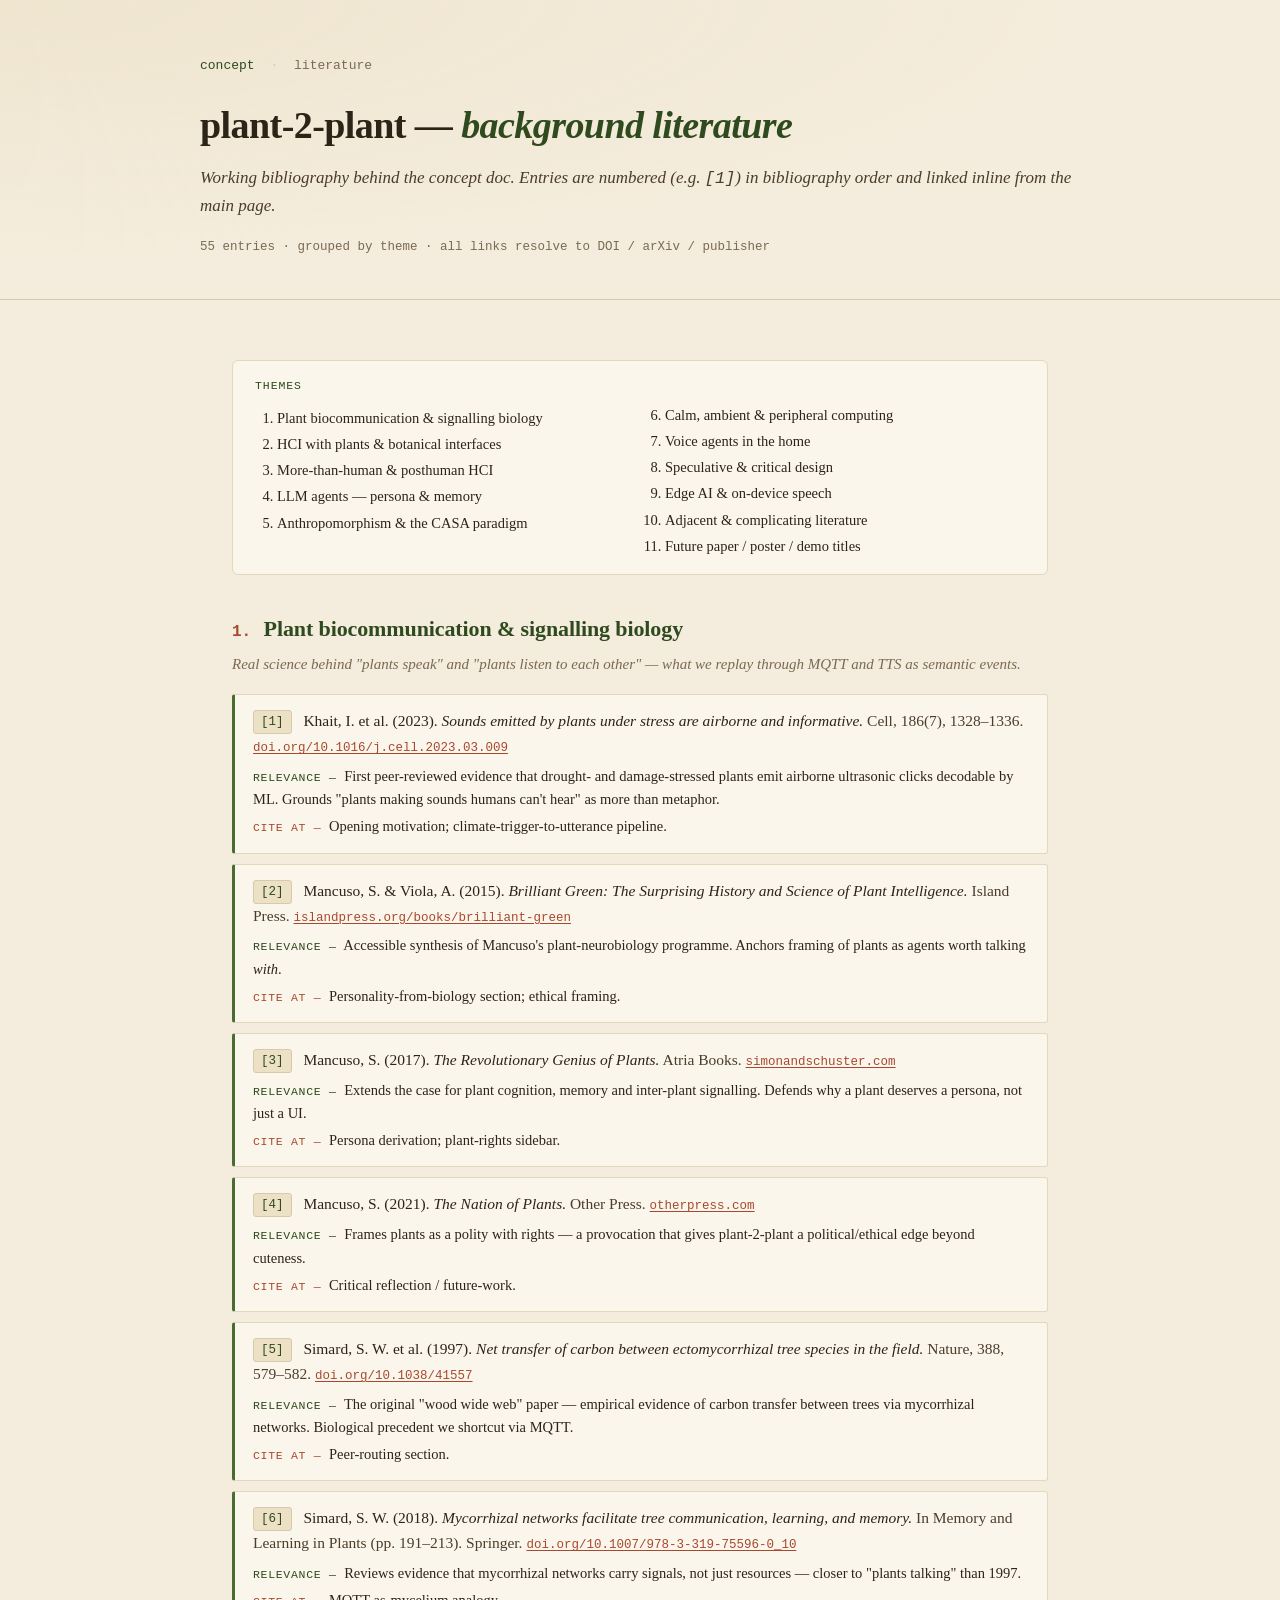
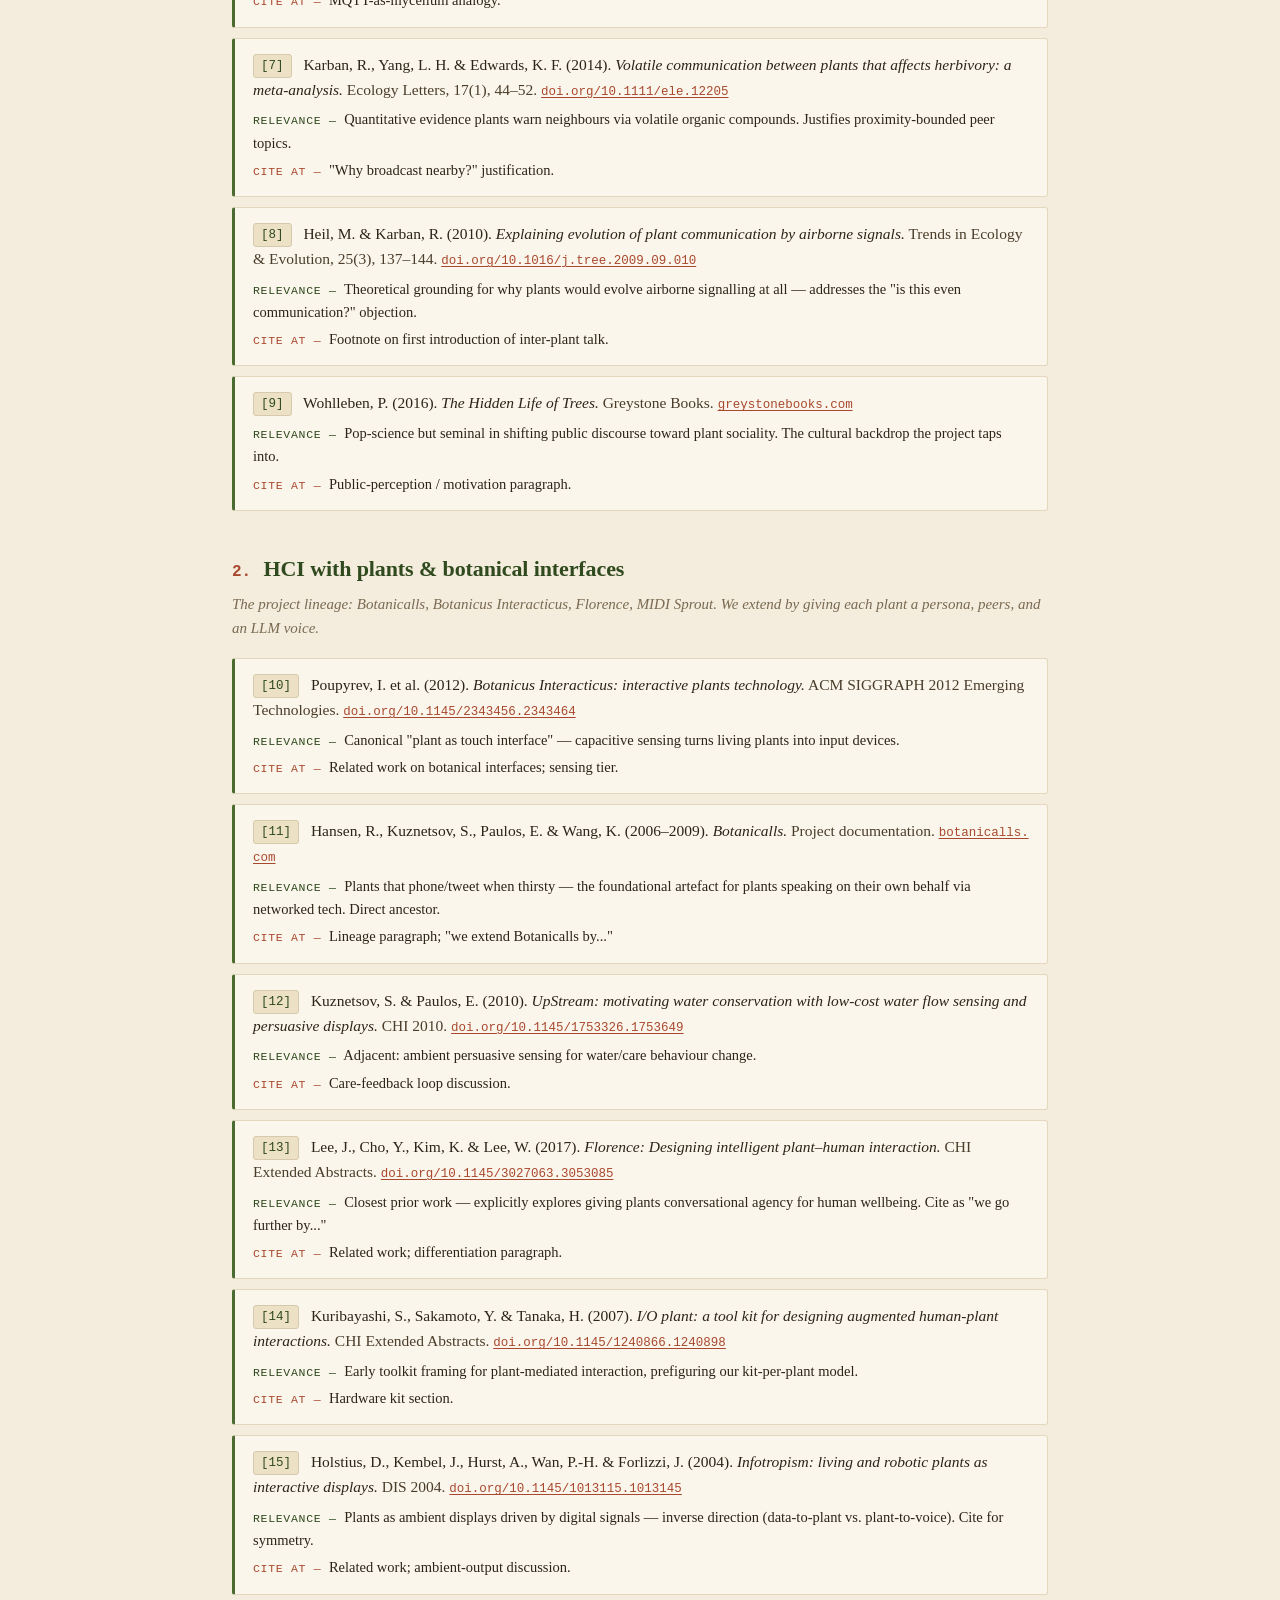
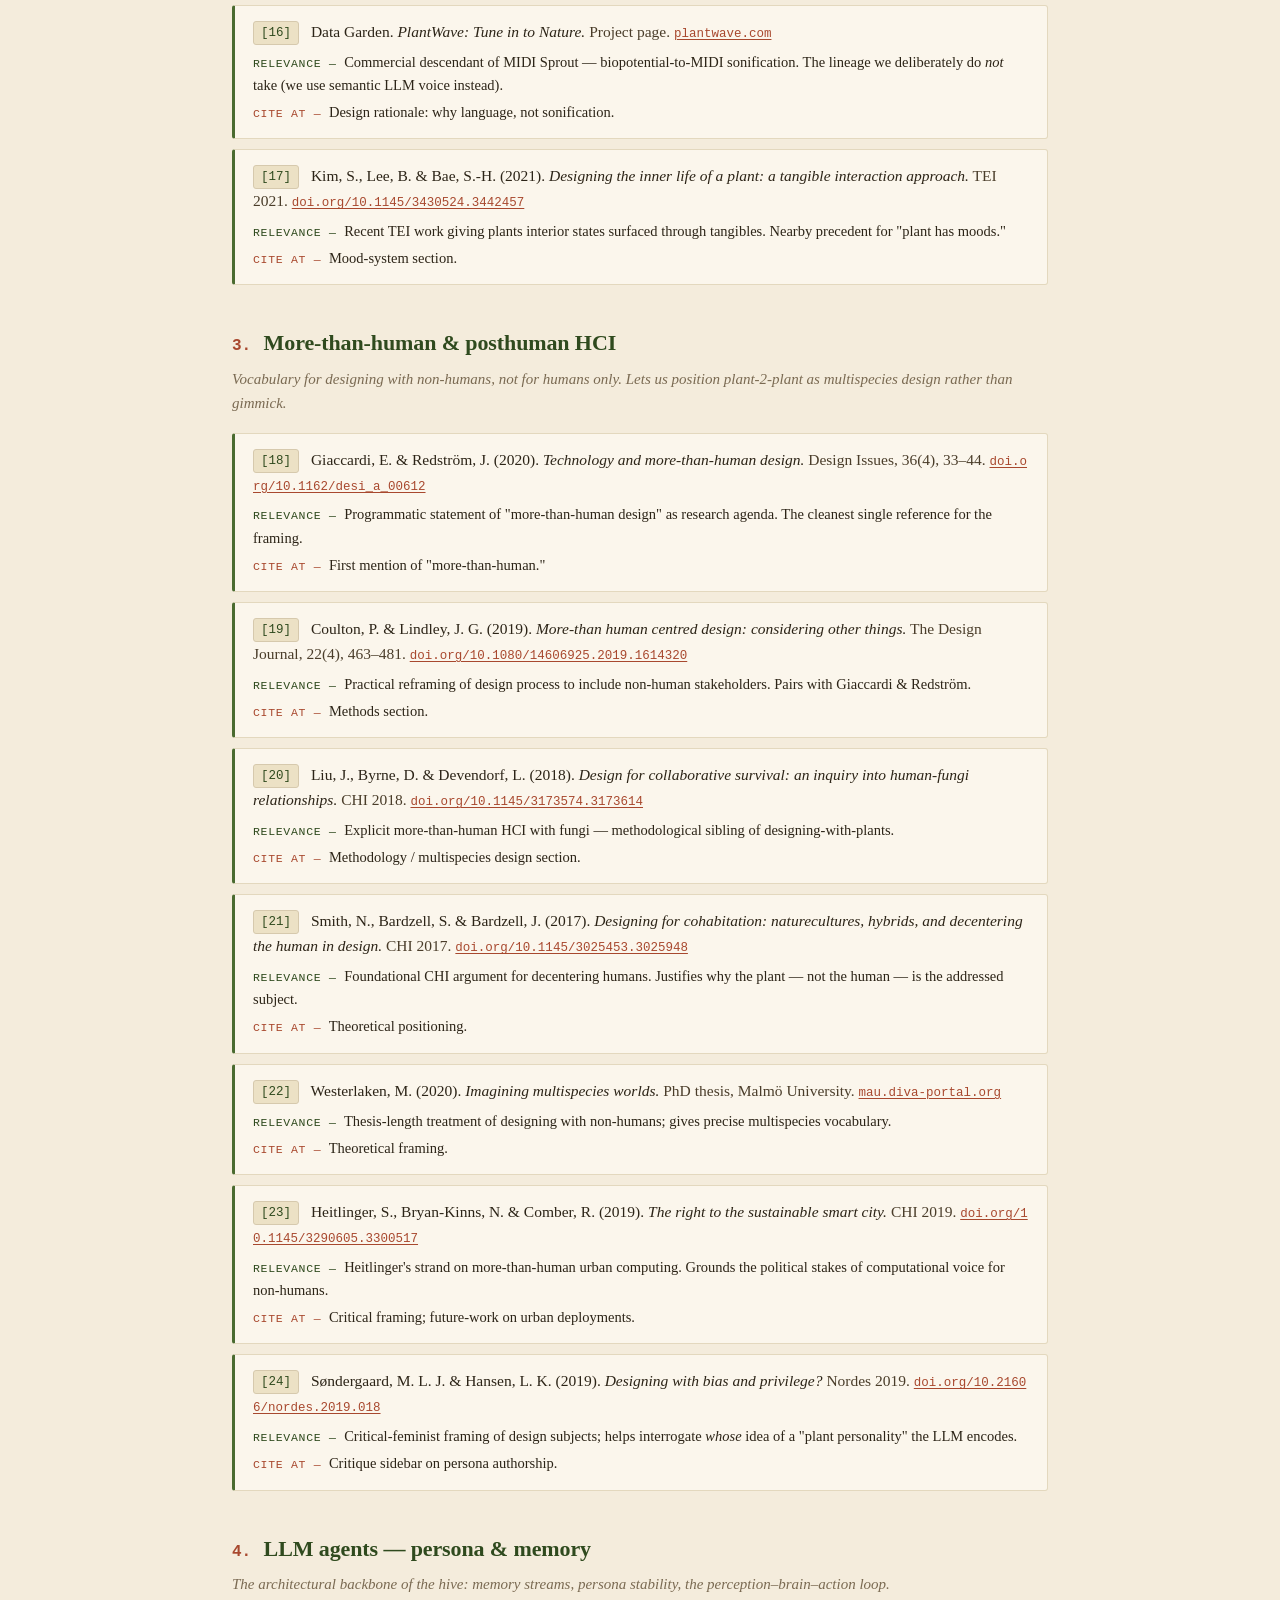
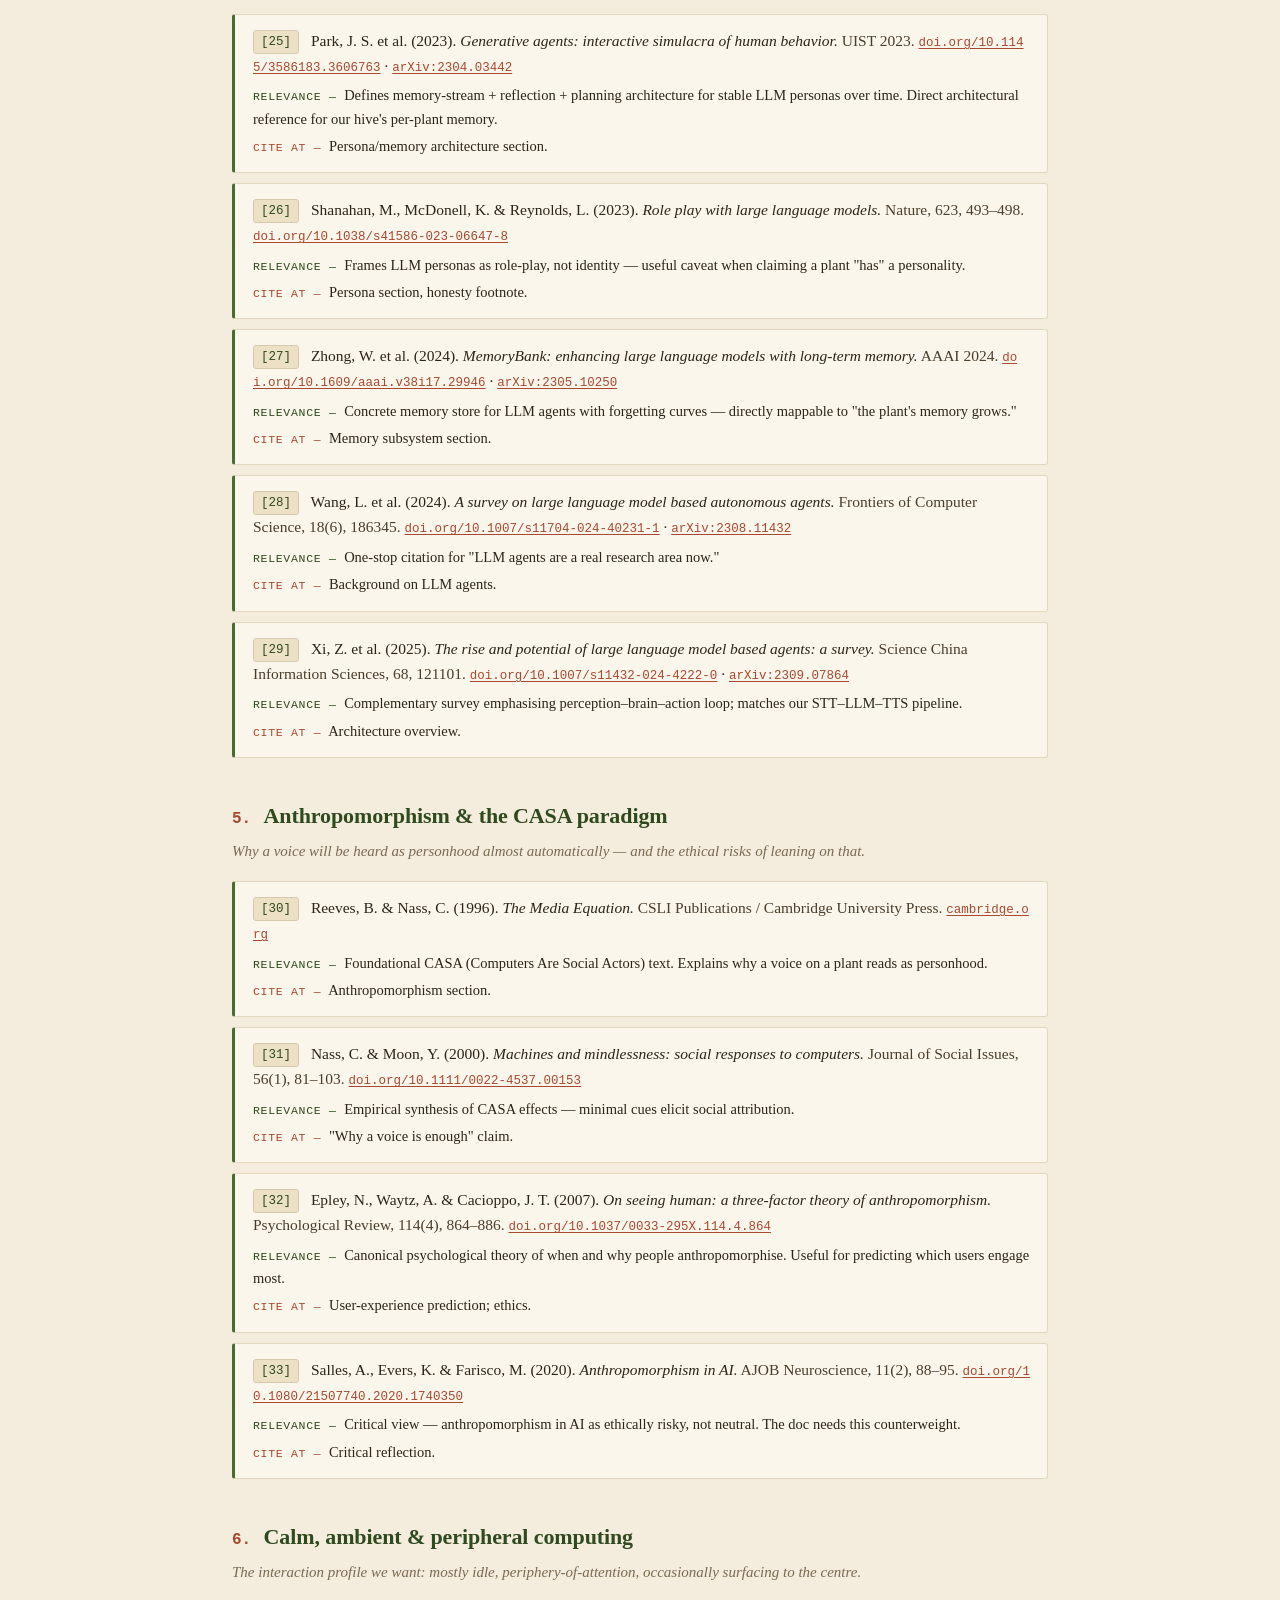
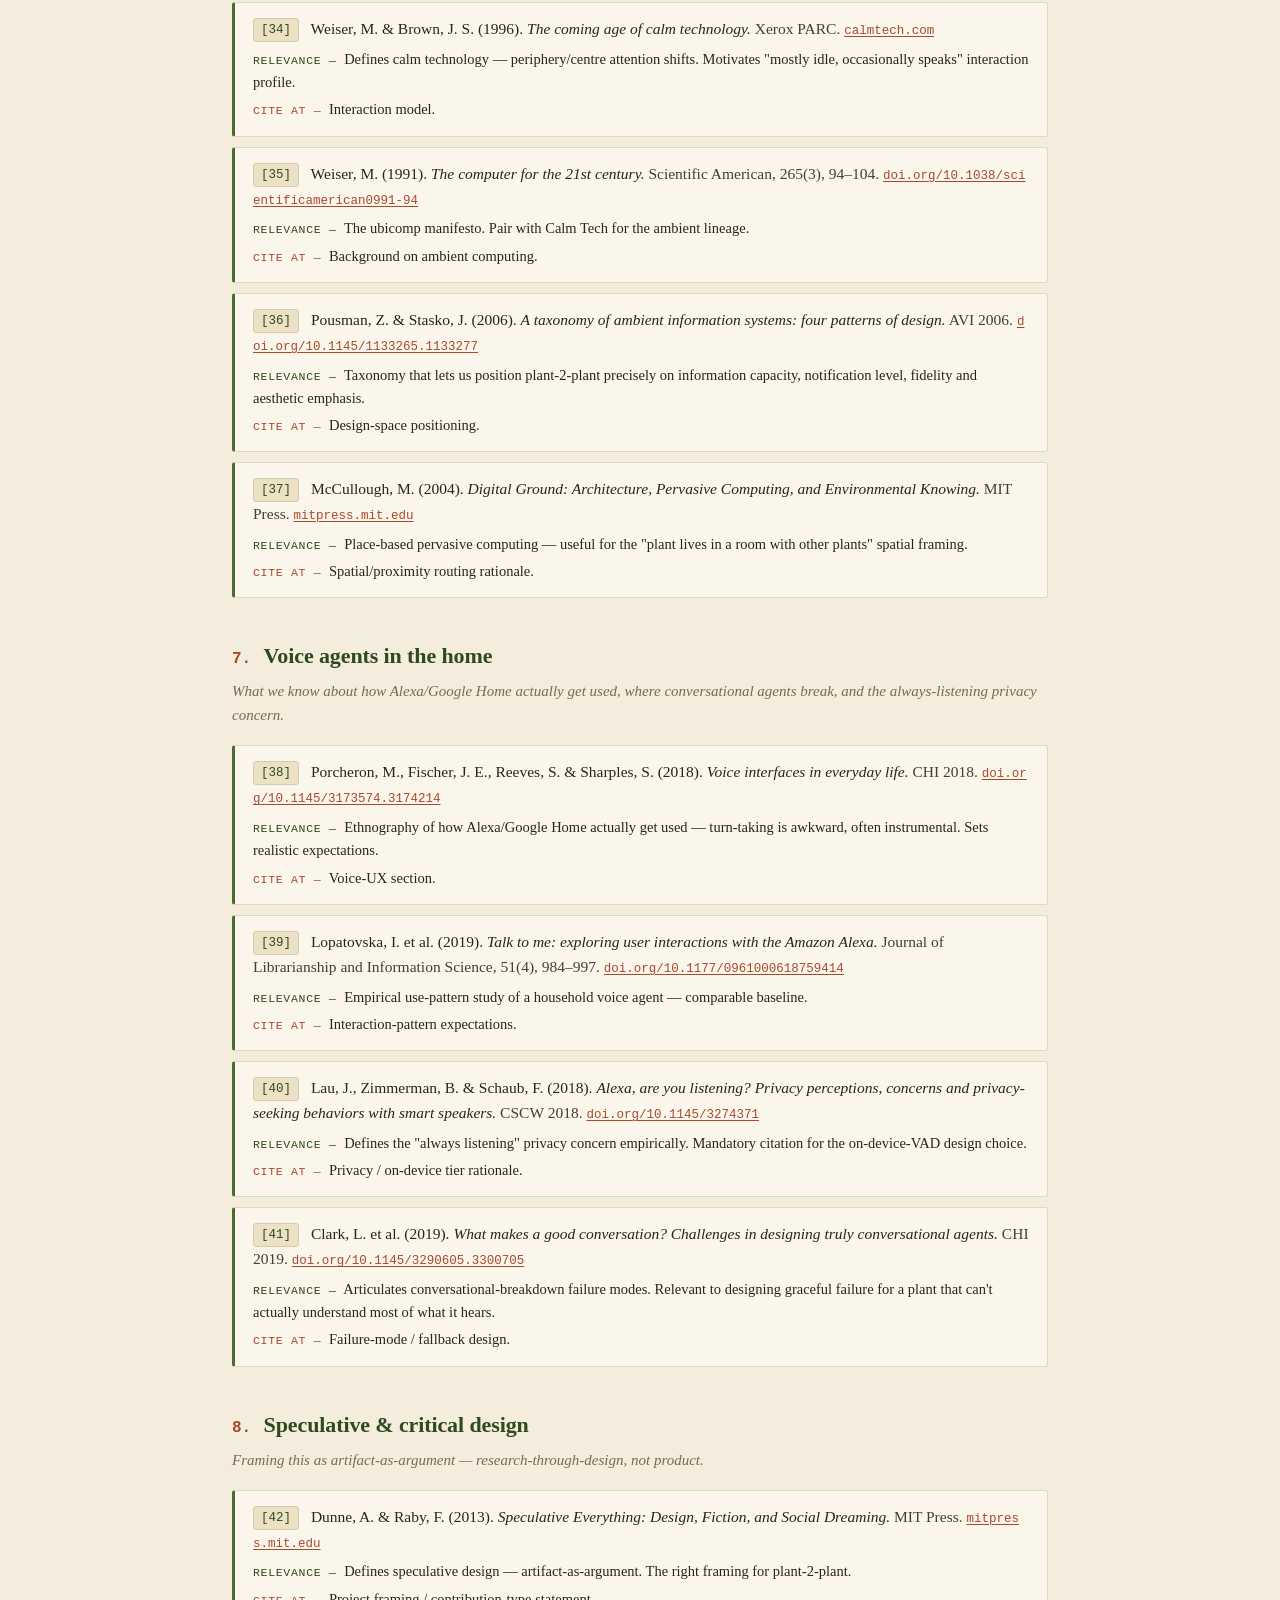
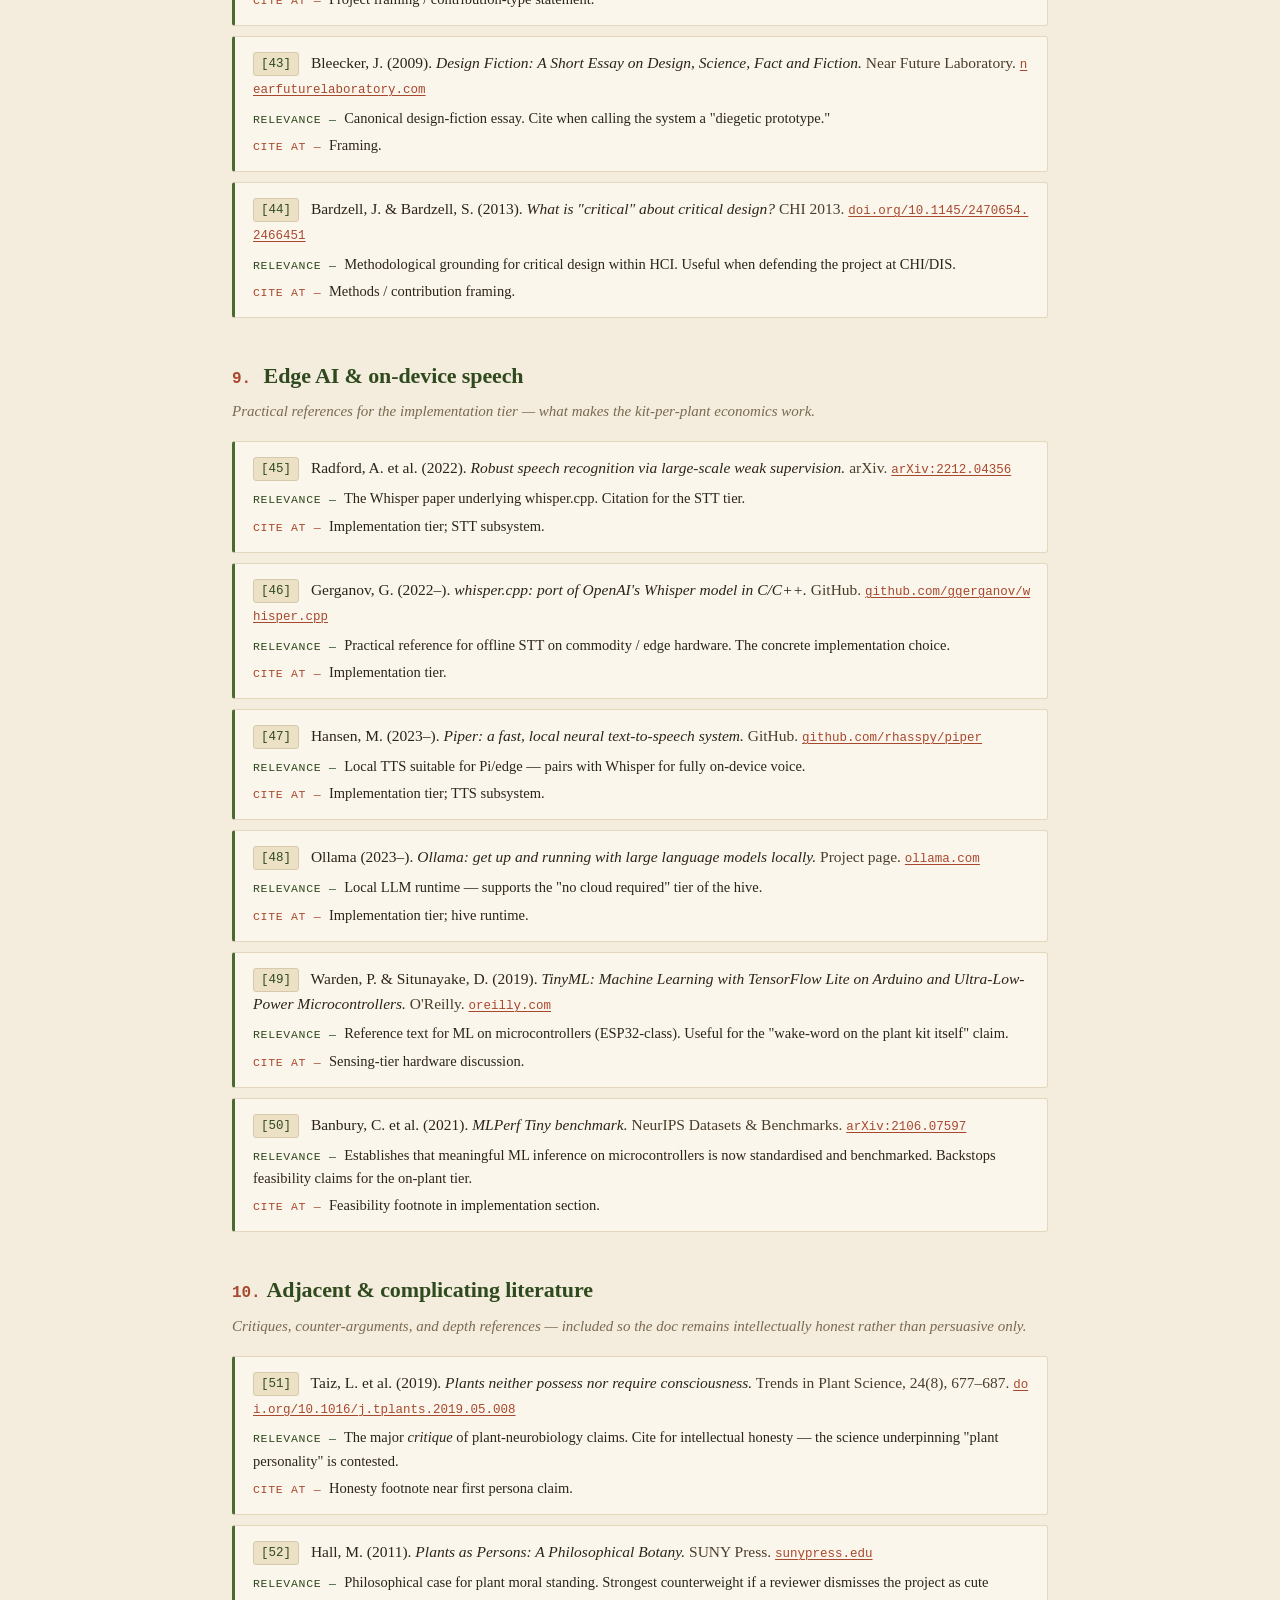
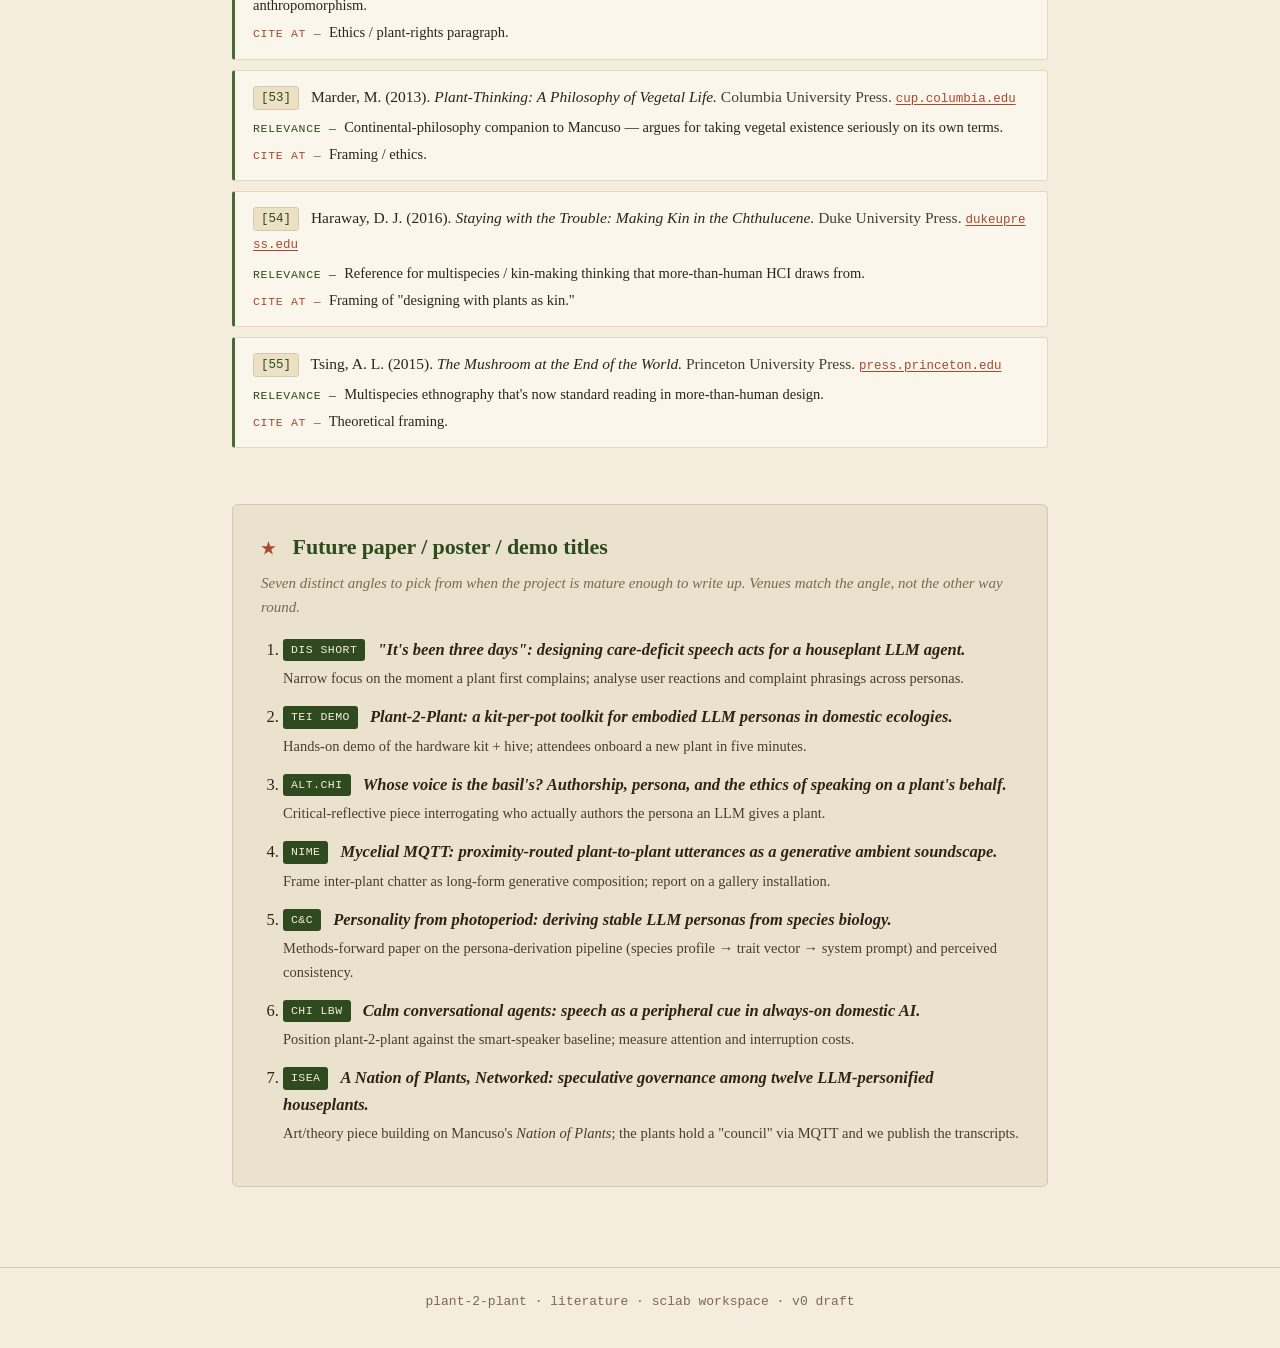
==== commit 0b1feee8: "Switch citations to ACM-style [1]..[55] numbering Entries are numbered in bibliography order; anchor" ====
--- a/literature.html
+++ b/literature.html
@@ -195,8 +195,8 @@
       <span>literature</span>
     </nav>
     <h1>plant-2-plant — <span class="leaf">background literature</span></h1>
-    <p class="tagline">Working bibliography behind the concept doc. Each entry is keyed (e.g. <code>[khait2023]</code>) and linked inline from the main page.</p>
-    <p class="meta">~35 entries · grouped by theme · all links resolve to DOI / arXiv / publisher</p>
+    <p class="tagline">Working bibliography behind the concept doc. Entries are numbered (e.g. <code>[1]</code>) in bibliography order and linked inline from the main page.</p>
+    <p class="meta">55 entries · grouped by theme · all links resolve to DOI / arXiv / publisher</p>
   </div>
 </header>
 
@@ -225,63 +225,63 @@
   <ol class="bib">
 
     <li class="entry" id="cite-khait2023">
-      <span class="ref"><span class="citekey">khait2023</span>
+      <span class="ref"><span class="citekey">[1]</span>
       Khait, I. et al. (2023). <span class="title">Sounds emitted by plants under stress are airborne and informative.</span> <span class="venue">Cell, 186(7), 1328–1336.</span> <a class="doi" href="https://doi.org/10.1016/j.cell.2023.03.009">doi.org/10.1016/j.cell.2023.03.009</a></span>
       <p class="relevance"><span class="label">Relevance —</span> First peer-reviewed evidence that drought- and damage-stressed plants emit airborne ultrasonic clicks decodable by ML. Grounds "plants making sounds humans can't hear" as more than metaphor.</p>
       <p class="where"><span class="label">Cite at —</span> Opening motivation; climate-trigger-to-utterance pipeline.</p>
     </li>
 
     <li class="entry" id="cite-mancuso2015">
-      <span class="ref"><span class="citekey">mancuso2015</span>
+      <span class="ref"><span class="citekey">[2]</span>
       Mancuso, S. &amp; Viola, A. (2015). <span class="title">Brilliant Green: The Surprising History and Science of Plant Intelligence.</span> <span class="venue">Island Press.</span> <a class="doi" href="https://islandpress.org/books/brilliant-green">islandpress.org/books/brilliant-green</a></span>
       <p class="relevance"><span class="label">Relevance —</span> Accessible synthesis of Mancuso's plant-neurobiology programme. Anchors framing of plants as agents worth talking <em>with</em>.</p>
       <p class="where"><span class="label">Cite at —</span> Personality-from-biology section; ethical framing.</p>
     </li>
 
     <li class="entry" id="cite-mancuso2017">
-      <span class="ref"><span class="citekey">mancuso2017</span>
+      <span class="ref"><span class="citekey">[3]</span>
       Mancuso, S. (2017). <span class="title">The Revolutionary Genius of Plants.</span> <span class="venue">Atria Books.</span> <a class="doi" href="https://www.simonandschuster.com/books/The-Revolutionary-Genius-of-Plants/Stefano-Mancuso/9781501187858">simonandschuster.com</a></span>
       <p class="relevance"><span class="label">Relevance —</span> Extends the case for plant cognition, memory and inter-plant signalling. Defends why a plant deserves a persona, not just a UI.</p>
       <p class="where"><span class="label">Cite at —</span> Persona derivation; plant-rights sidebar.</p>
     </li>
 
     <li class="entry" id="cite-mancuso2021">
-      <span class="ref"><span class="citekey">mancuso2021</span>
+      <span class="ref"><span class="citekey">[4]</span>
       Mancuso, S. (2021). <span class="title">The Nation of Plants.</span> <span class="venue">Other Press.</span> <a class="doi" href="https://otherpress.com/books/the-nation-of-plants/">otherpress.com</a></span>
       <p class="relevance"><span class="label">Relevance —</span> Frames plants as a polity with rights — a provocation that gives plant-2-plant a political/ethical edge beyond cuteness.</p>
       <p class="where"><span class="label">Cite at —</span> Critical reflection / future-work.</p>
     </li>
 
     <li class="entry" id="cite-simard1997">
-      <span class="ref"><span class="citekey">simard1997</span>
+      <span class="ref"><span class="citekey">[5]</span>
       Simard, S. W. et al. (1997). <span class="title">Net transfer of carbon between ectomycorrhizal tree species in the field.</span> <span class="venue">Nature, 388, 579–582.</span> <a class="doi" href="https://doi.org/10.1038/41557">doi.org/10.1038/41557</a></span>
       <p class="relevance"><span class="label">Relevance —</span> The original "wood wide web" paper — empirical evidence of carbon transfer between trees via mycorrhizal networks. Biological precedent we shortcut via MQTT.</p>
       <p class="where"><span class="label">Cite at —</span> Peer-routing section.</p>
     </li>
 
     <li class="entry" id="cite-simard2018">
-      <span class="ref"><span class="citekey">simard2018</span>
+      <span class="ref"><span class="citekey">[6]</span>
       Simard, S. W. (2018). <span class="title">Mycorrhizal networks facilitate tree communication, learning, and memory.</span> <span class="venue">In Memory and Learning in Plants (pp. 191–213). Springer.</span> <a class="doi" href="https://doi.org/10.1007/978-3-319-75596-0_10">doi.org/10.1007/978-3-319-75596-0_10</a></span>
       <p class="relevance"><span class="label">Relevance —</span> Reviews evidence that mycorrhizal networks carry signals, not just resources — closer to "plants talking" than 1997.</p>
       <p class="where"><span class="label">Cite at —</span> MQTT-as-mycelium analogy.</p>
     </li>
 
     <li class="entry" id="cite-karban2014">
-      <span class="ref"><span class="citekey">karban2014</span>
+      <span class="ref"><span class="citekey">[7]</span>
       Karban, R., Yang, L. H. &amp; Edwards, K. F. (2014). <span class="title">Volatile communication between plants that affects herbivory: a meta-analysis.</span> <span class="venue">Ecology Letters, 17(1), 44–52.</span> <a class="doi" href="https://doi.org/10.1111/ele.12205">doi.org/10.1111/ele.12205</a></span>
       <p class="relevance"><span class="label">Relevance —</span> Quantitative evidence plants warn neighbours via volatile organic compounds. Justifies proximity-bounded peer topics.</p>
       <p class="where"><span class="label">Cite at —</span> "Why broadcast nearby?" justification.</p>
     </li>
 
     <li class="entry" id="cite-heil2010">
-      <span class="ref"><span class="citekey">heil2010</span>
+      <span class="ref"><span class="citekey">[8]</span>
       Heil, M. &amp; Karban, R. (2010). <span class="title">Explaining evolution of plant communication by airborne signals.</span> <span class="venue">Trends in Ecology &amp; Evolution, 25(3), 137–144.</span> <a class="doi" href="https://doi.org/10.1016/j.tree.2009.09.010">doi.org/10.1016/j.tree.2009.09.010</a></span>
       <p class="relevance"><span class="label">Relevance —</span> Theoretical grounding for why plants would evolve airborne signalling at all — addresses the "is this even communication?" objection.</p>
       <p class="where"><span class="label">Cite at —</span> Footnote on first introduction of inter-plant talk.</p>
     </li>
 
     <li class="entry" id="cite-wohlleben2016">
-      <span class="ref"><span class="citekey">wohlleben2016</span>
+      <span class="ref"><span class="citekey">[9]</span>
       Wohlleben, P. (2016). <span class="title">The Hidden Life of Trees.</span> <span class="venue">Greystone Books.</span> <a class="doi" href="https://www.greystonebooks.com/products/the-hidden-life-of-trees">greystonebooks.com</a></span>
       <p class="relevance"><span class="label">Relevance —</span> Pop-science but seminal in shifting public discourse toward plant sociality. The cultural backdrop the project taps into.</p>
       <p class="where"><span class="label">Cite at —</span> Public-perception / motivation paragraph.</p>
@@ -296,56 +296,56 @@
   <ol class="bib">
 
     <li class="entry" id="cite-poupyrev2012">
-      <span class="ref"><span class="citekey">poupyrev2012</span>
+      <span class="ref"><span class="citekey">[10]</span>
       Poupyrev, I. et al. (2012). <span class="title">Botanicus Interacticus: interactive plants technology.</span> <span class="venue">ACM SIGGRAPH 2012 Emerging Technologies.</span> <a class="doi" href="https://doi.org/10.1145/2343456.2343464">doi.org/10.1145/2343456.2343464</a></span>
       <p class="relevance"><span class="label">Relevance —</span> Canonical "plant as touch interface" — capacitive sensing turns living plants into input devices.</p>
       <p class="where"><span class="label">Cite at —</span> Related work on botanical interfaces; sensing tier.</p>
     </li>
 
     <li class="entry" id="cite-botanicalls2006">
-      <span class="ref"><span class="citekey">botanicalls2006</span>
+      <span class="ref"><span class="citekey">[11]</span>
       Hansen, R., Kuznetsov, S., Paulos, E. &amp; Wang, K. (2006–2009). <span class="title">Botanicalls.</span> <span class="venue">Project documentation.</span> <a class="doi" href="https://www.botanicalls.com/">botanicalls.com</a></span>
       <p class="relevance"><span class="label">Relevance —</span> Plants that phone/tweet when thirsty — the foundational artefact for plants speaking on their own behalf via networked tech. Direct ancestor.</p>
       <p class="where"><span class="label">Cite at —</span> Lineage paragraph; "we extend Botanicalls by..."</p>
     </li>
 
     <li class="entry" id="cite-kuznetsov2010">
-      <span class="ref"><span class="citekey">kuznetsov2010</span>
+      <span class="ref"><span class="citekey">[12]</span>
       Kuznetsov, S. &amp; Paulos, E. (2010). <span class="title">UpStream: motivating water conservation with low-cost water flow sensing and persuasive displays.</span> <span class="venue">CHI 2010.</span> <a class="doi" href="https://doi.org/10.1145/1753326.1753649">doi.org/10.1145/1753326.1753649</a></span>
       <p class="relevance"><span class="label">Relevance —</span> Adjacent: ambient persuasive sensing for water/care behaviour change.</p>
       <p class="where"><span class="label">Cite at —</span> Care-feedback loop discussion.</p>
     </li>
 
     <li class="entry" id="cite-lee2017">
-      <span class="ref"><span class="citekey">lee2017</span>
+      <span class="ref"><span class="citekey">[13]</span>
       Lee, J., Cho, Y., Kim, K. &amp; Lee, W. (2017). <span class="title">Florence: Designing intelligent plant–human interaction.</span> <span class="venue">CHI Extended Abstracts.</span> <a class="doi" href="https://doi.org/10.1145/3027063.3053085">doi.org/10.1145/3027063.3053085</a></span>
       <p class="relevance"><span class="label">Relevance —</span> Closest prior work — explicitly explores giving plants conversational agency for human wellbeing. Cite as "we go further by..."</p>
       <p class="where"><span class="label">Cite at —</span> Related work; differentiation paragraph.</p>
     </li>
 
     <li class="entry" id="cite-kuribayashi2007">
-      <span class="ref"><span class="citekey">kuribayashi2007</span>
+      <span class="ref"><span class="citekey">[14]</span>
       Kuribayashi, S., Sakamoto, Y. &amp; Tanaka, H. (2007). <span class="title">I/O plant: a tool kit for designing augmented human-plant interactions.</span> <span class="venue">CHI Extended Abstracts.</span> <a class="doi" href="https://doi.org/10.1145/1240866.1240898">doi.org/10.1145/1240866.1240898</a></span>
       <p class="relevance"><span class="label">Relevance —</span> Early toolkit framing for plant-mediated interaction, prefiguring our kit-per-plant model.</p>
       <p class="where"><span class="label">Cite at —</span> Hardware kit section.</p>
     </li>
 
     <li class="entry" id="cite-holstius2004">
-      <span class="ref"><span class="citekey">holstius2004</span>
+      <span class="ref"><span class="citekey">[15]</span>
       Holstius, D., Kembel, J., Hurst, A., Wan, P.-H. &amp; Forlizzi, J. (2004). <span class="title">Infotropism: living and robotic plants as interactive displays.</span> <span class="venue">DIS 2004.</span> <a class="doi" href="https://doi.org/10.1145/1013115.1013145">doi.org/10.1145/1013115.1013145</a></span>
       <p class="relevance"><span class="label">Relevance —</span> Plants as ambient displays driven by digital signals — inverse direction (data-to-plant vs. plant-to-voice). Cite for symmetry.</p>
       <p class="where"><span class="label">Cite at —</span> Related work; ambient-output discussion.</p>
     </li>
 
     <li class="entry" id="cite-plantwave">
-      <span class="ref"><span class="citekey">plantwave</span>
+      <span class="ref"><span class="citekey">[16]</span>
       Data Garden. <span class="title">PlantWave: Tune in to Nature.</span> <span class="venue">Project page.</span> <a class="doi" href="https://www.plantwave.com/">plantwave.com</a></span>
       <p class="relevance"><span class="label">Relevance —</span> Commercial descendant of MIDI Sprout — biopotential-to-MIDI sonification. The lineage we deliberately do <em>not</em> take (we use semantic LLM voice instead).</p>
       <p class="where"><span class="label">Cite at —</span> Design rationale: why language, not sonification.</p>
     </li>
 
     <li class="entry" id="cite-kim2021plant">
-      <span class="ref"><span class="citekey">kim2021plant</span>
+      <span class="ref"><span class="citekey">[17]</span>
       Kim, S., Lee, B. &amp; Bae, S.-H. (2021). <span class="title">Designing the inner life of a plant: a tangible interaction approach.</span> <span class="venue">TEI 2021.</span> <a class="doi" href="https://doi.org/10.1145/3430524.3442457">doi.org/10.1145/3430524.3442457</a></span>
       <p class="relevance"><span class="label">Relevance —</span> Recent TEI work giving plants interior states surfaced through tangibles. Nearby precedent for "plant has moods."</p>
       <p class="where"><span class="label">Cite at —</span> Mood-system section.</p>
@@ -360,49 +360,49 @@
   <ol class="bib">
 
     <li class="entry" id="cite-giaccardi2020">
-      <span class="ref"><span class="citekey">giaccardi2020</span>
+      <span class="ref"><span class="citekey">[18]</span>
       Giaccardi, E. &amp; Redström, J. (2020). <span class="title">Technology and more-than-human design.</span> <span class="venue">Design Issues, 36(4), 33–44.</span> <a class="doi" href="https://doi.org/10.1162/desi_a_00612">doi.org/10.1162/desi_a_00612</a></span>
       <p class="relevance"><span class="label">Relevance —</span> Programmatic statement of "more-than-human design" as research agenda. The cleanest single reference for the framing.</p>
       <p class="where"><span class="label">Cite at —</span> First mention of "more-than-human."</p>
     </li>
 
     <li class="entry" id="cite-coulton2021">
-      <span class="ref"><span class="citekey">coulton2021</span>
+      <span class="ref"><span class="citekey">[19]</span>
       Coulton, P. &amp; Lindley, J. G. (2019). <span class="title">More-than human centred design: considering other things.</span> <span class="venue">The Design Journal, 22(4), 463–481.</span> <a class="doi" href="https://doi.org/10.1080/14606925.2019.1614320">doi.org/10.1080/14606925.2019.1614320</a></span>
       <p class="relevance"><span class="label">Relevance —</span> Practical reframing of design process to include non-human stakeholders. Pairs with Giaccardi &amp; Redström.</p>
       <p class="where"><span class="label">Cite at —</span> Methods section.</p>
     </li>
 
     <li class="entry" id="cite-liu2018">
-      <span class="ref"><span class="citekey">liu2018</span>
+      <span class="ref"><span class="citekey">[20]</span>
       Liu, J., Byrne, D. &amp; Devendorf, L. (2018). <span class="title">Design for collaborative survival: an inquiry into human-fungi relationships.</span> <span class="venue">CHI 2018.</span> <a class="doi" href="https://doi.org/10.1145/3173574.3173614">doi.org/10.1145/3173574.3173614</a></span>
       <p class="relevance"><span class="label">Relevance —</span> Explicit more-than-human HCI with fungi — methodological sibling of designing-with-plants.</p>
       <p class="where"><span class="label">Cite at —</span> Methodology / multispecies design section.</p>
     </li>
 
     <li class="entry" id="cite-smith2017">
-      <span class="ref"><span class="citekey">smith2017</span>
+      <span class="ref"><span class="citekey">[21]</span>
       Smith, N., Bardzell, S. &amp; Bardzell, J. (2017). <span class="title">Designing for cohabitation: naturecultures, hybrids, and decentering the human in design.</span> <span class="venue">CHI 2017.</span> <a class="doi" href="https://doi.org/10.1145/3025453.3025948">doi.org/10.1145/3025453.3025948</a></span>
       <p class="relevance"><span class="label">Relevance —</span> Foundational CHI argument for decentering humans. Justifies why the plant — not the human — is the addressed subject.</p>
       <p class="where"><span class="label">Cite at —</span> Theoretical positioning.</p>
     </li>
 
     <li class="entry" id="cite-westerlaken2020">
-      <span class="ref"><span class="citekey">westerlaken2020</span>
+      <span class="ref"><span class="citekey">[22]</span>
       Westerlaken, M. (2020). <span class="title">Imagining multispecies worlds.</span> <span class="venue">PhD thesis, Malmö University.</span> <a class="doi" href="https://mau.diva-portal.org/smash/get/diva2:1481703/FULLTEXT01.pdf">mau.diva-portal.org</a></span>
       <p class="relevance"><span class="label">Relevance —</span> Thesis-length treatment of designing with non-humans; gives precise multispecies vocabulary.</p>
       <p class="where"><span class="label">Cite at —</span> Theoretical framing.</p>
     </li>
 
     <li class="entry" id="cite-heitlinger2019">
-      <span class="ref"><span class="citekey">heitlinger2019</span>
+      <span class="ref"><span class="citekey">[23]</span>
       Heitlinger, S., Bryan-Kinns, N. &amp; Comber, R. (2019). <span class="title">The right to the sustainable smart city.</span> <span class="venue">CHI 2019.</span> <a class="doi" href="https://doi.org/10.1145/3290605.3300517">doi.org/10.1145/3290605.3300517</a></span>
       <p class="relevance"><span class="label">Relevance —</span> Heitlinger's strand on more-than-human urban computing. Grounds the political stakes of computational voice for non-humans.</p>
       <p class="where"><span class="label">Cite at —</span> Critical framing; future-work on urban deployments.</p>
     </li>
 
     <li class="entry" id="cite-sondergaard2020">
-      <span class="ref"><span class="citekey">sondergaard2020</span>
+      <span class="ref"><span class="citekey">[24]</span>
       Søndergaard, M. L. J. &amp; Hansen, L. K. (2019). <span class="title">Designing with bias and privilege?</span> <span class="venue">Nordes 2019.</span> <a class="doi" href="https://doi.org/10.21606/nordes.2019.018">doi.org/10.21606/nordes.2019.018</a></span>
       <p class="relevance"><span class="label">Relevance —</span> Critical-feminist framing of design subjects; helps interrogate <em>whose</em> idea of a "plant personality" the LLM encodes.</p>
       <p class="where"><span class="label">Cite at —</span> Critique sidebar on persona authorship.</p>
@@ -417,35 +417,35 @@
   <ol class="bib">
 
     <li class="entry" id="cite-park2023">
-      <span class="ref"><span class="citekey">park2023</span>
+      <span class="ref"><span class="citekey">[25]</span>
       Park, J. S. et al. (2023). <span class="title">Generative agents: interactive simulacra of human behavior.</span> <span class="venue">UIST 2023.</span> <a class="doi" href="https://doi.org/10.1145/3586183.3606763">doi.org/10.1145/3586183.3606763</a> · <a class="doi" href="https://arxiv.org/abs/2304.03442">arXiv:2304.03442</a></span>
       <p class="relevance"><span class="label">Relevance —</span> Defines memory-stream + reflection + planning architecture for stable LLM personas over time. Direct architectural reference for our hive's per-plant memory.</p>
       <p class="where"><span class="label">Cite at —</span> Persona/memory architecture section.</p>
     </li>
 
     <li class="entry" id="cite-shanahan2023">
-      <span class="ref"><span class="citekey">shanahan2023</span>
+      <span class="ref"><span class="citekey">[26]</span>
       Shanahan, M., McDonell, K. &amp; Reynolds, L. (2023). <span class="title">Role play with large language models.</span> <span class="venue">Nature, 623, 493–498.</span> <a class="doi" href="https://doi.org/10.1038/s41586-023-06647-8">doi.org/10.1038/s41586-023-06647-8</a></span>
       <p class="relevance"><span class="label">Relevance —</span> Frames LLM personas as role-play, not identity — useful caveat when claiming a plant "has" a personality.</p>
       <p class="where"><span class="label">Cite at —</span> Persona section, honesty footnote.</p>
     </li>
 
     <li class="entry" id="cite-zhong2024memorybank">
-      <span class="ref"><span class="citekey">zhong2024memorybank</span>
+      <span class="ref"><span class="citekey">[27]</span>
       Zhong, W. et al. (2024). <span class="title">MemoryBank: enhancing large language models with long-term memory.</span> <span class="venue">AAAI 2024.</span> <a class="doi" href="https://doi.org/10.1609/aaai.v38i17.29946">doi.org/10.1609/aaai.v38i17.29946</a> · <a class="doi" href="https://arxiv.org/abs/2305.10250">arXiv:2305.10250</a></span>
       <p class="relevance"><span class="label">Relevance —</span> Concrete memory store for LLM agents with forgetting curves — directly mappable to "the plant's memory grows."</p>
       <p class="where"><span class="label">Cite at —</span> Memory subsystem section.</p>
     </li>
 
     <li class="entry" id="cite-wang2024survey">
-      <span class="ref"><span class="citekey">wang2024survey</span>
+      <span class="ref"><span class="citekey">[28]</span>
       Wang, L. et al. (2024). <span class="title">A survey on large language model based autonomous agents.</span> <span class="venue">Frontiers of Computer Science, 18(6), 186345.</span> <a class="doi" href="https://doi.org/10.1007/s11704-024-40231-1">doi.org/10.1007/s11704-024-40231-1</a> · <a class="doi" href="https://arxiv.org/abs/2308.11432">arXiv:2308.11432</a></span>
       <p class="relevance"><span class="label">Relevance —</span> One-stop citation for "LLM agents are a real research area now."</p>
       <p class="where"><span class="label">Cite at —</span> Background on LLM agents.</p>
     </li>
 
     <li class="entry" id="cite-xi2024agentsurvey">
-      <span class="ref"><span class="citekey">xi2024agentsurvey</span>
+      <span class="ref"><span class="citekey">[29]</span>
       Xi, Z. et al. (2025). <span class="title">The rise and potential of large language model based agents: a survey.</span> <span class="venue">Science China Information Sciences, 68, 121101.</span> <a class="doi" href="https://doi.org/10.1007/s11432-024-4222-0">doi.org/10.1007/s11432-024-4222-0</a> · <a class="doi" href="https://arxiv.org/abs/2309.07864">arXiv:2309.07864</a></span>
       <p class="relevance"><span class="label">Relevance —</span> Complementary survey emphasising perception–brain–action loop; matches our STT–LLM–TTS pipeline.</p>
       <p class="where"><span class="label">Cite at —</span> Architecture overview.</p>
@@ -460,28 +460,28 @@
   <ol class="bib">
 
     <li class="entry" id="cite-reeves1996">
-      <span class="ref"><span class="citekey">reeves1996</span>
+      <span class="ref"><span class="citekey">[30]</span>
       Reeves, B. &amp; Nass, C. (1996). <span class="title">The Media Equation.</span> <span class="venue">CSLI Publications / Cambridge University Press.</span> <a class="doi" href="https://www.cambridge.org/us/universitypress/subjects/communication/communication-general-interest/media-equation-how-people-treat-computers-television-and-new-media-real-people-and-places">cambridge.org</a></span>
       <p class="relevance"><span class="label">Relevance —</span> Foundational CASA (Computers Are Social Actors) text. Explains why a voice on a plant reads as personhood.</p>
       <p class="where"><span class="label">Cite at —</span> Anthropomorphism section.</p>
     </li>
 
     <li class="entry" id="cite-nass2000">
-      <span class="ref"><span class="citekey">nass2000</span>
+      <span class="ref"><span class="citekey">[31]</span>
       Nass, C. &amp; Moon, Y. (2000). <span class="title">Machines and mindlessness: social responses to computers.</span> <span class="venue">Journal of Social Issues, 56(1), 81–103.</span> <a class="doi" href="https://doi.org/10.1111/0022-4537.00153">doi.org/10.1111/0022-4537.00153</a></span>
       <p class="relevance"><span class="label">Relevance —</span> Empirical synthesis of CASA effects — minimal cues elicit social attribution.</p>
       <p class="where"><span class="label">Cite at —</span> "Why a voice is enough" claim.</p>
     </li>
 
     <li class="entry" id="cite-epley2007">
-      <span class="ref"><span class="citekey">epley2007</span>
+      <span class="ref"><span class="citekey">[32]</span>
       Epley, N., Waytz, A. &amp; Cacioppo, J. T. (2007). <span class="title">On seeing human: a three-factor theory of anthropomorphism.</span> <span class="venue">Psychological Review, 114(4), 864–886.</span> <a class="doi" href="https://doi.org/10.1037/0033-295X.114.4.864">doi.org/10.1037/0033-295X.114.4.864</a></span>
       <p class="relevance"><span class="label">Relevance —</span> Canonical psychological theory of when and why people anthropomorphise. Useful for predicting which users engage most.</p>
       <p class="where"><span class="label">Cite at —</span> User-experience prediction; ethics.</p>
     </li>
 
     <li class="entry" id="cite-salles2020">
-      <span class="ref"><span class="citekey">salles2020</span>
+      <span class="ref"><span class="citekey">[33]</span>
       Salles, A., Evers, K. &amp; Farisco, M. (2020). <span class="title">Anthropomorphism in AI.</span> <span class="venue">AJOB Neuroscience, 11(2), 88–95.</span> <a class="doi" href="https://doi.org/10.1080/21507740.2020.1740350">doi.org/10.1080/21507740.2020.1740350</a></span>
       <p class="relevance"><span class="label">Relevance —</span> Critical view — anthropomorphism in AI as ethically risky, not neutral. The doc needs this counterweight.</p>
       <p class="where"><span class="label">Cite at —</span> Critical reflection.</p>
@@ -496,28 +496,28 @@
   <ol class="bib">
 
     <li class="entry" id="cite-weiser1996">
-      <span class="ref"><span class="citekey">weiser1996</span>
+      <span class="ref"><span class="citekey">[34]</span>
       Weiser, M. &amp; Brown, J. S. (1996). <span class="title">The coming age of calm technology.</span> <span class="venue">Xerox PARC.</span> <a class="doi" href="https://calmtech.com/papers/coming-age-calm-technology.html">calmtech.com</a></span>
       <p class="relevance"><span class="label">Relevance —</span> Defines calm technology — periphery/centre attention shifts. Motivates "mostly idle, occasionally speaks" interaction profile.</p>
       <p class="where"><span class="label">Cite at —</span> Interaction model.</p>
     </li>
 
     <li class="entry" id="cite-weiser1991">
-      <span class="ref"><span class="citekey">weiser1991</span>
+      <span class="ref"><span class="citekey">[35]</span>
       Weiser, M. (1991). <span class="title">The computer for the 21st century.</span> <span class="venue">Scientific American, 265(3), 94–104.</span> <a class="doi" href="https://doi.org/10.1038/scientificamerican0991-94">doi.org/10.1038/scientificamerican0991-94</a></span>
       <p class="relevance"><span class="label">Relevance —</span> The ubicomp manifesto. Pair with Calm Tech for the ambient lineage.</p>
       <p class="where"><span class="label">Cite at —</span> Background on ambient computing.</p>
     </li>
 
     <li class="entry" id="cite-pousman2006">
-      <span class="ref"><span class="citekey">pousman2006</span>
+      <span class="ref"><span class="citekey">[36]</span>
       Pousman, Z. &amp; Stasko, J. (2006). <span class="title">A taxonomy of ambient information systems: four patterns of design.</span> <span class="venue">AVI 2006.</span> <a class="doi" href="https://doi.org/10.1145/1133265.1133277">doi.org/10.1145/1133265.1133277</a></span>
       <p class="relevance"><span class="label">Relevance —</span> Taxonomy that lets us position plant-2-plant precisely on information capacity, notification level, fidelity and aesthetic emphasis.</p>
       <p class="where"><span class="label">Cite at —</span> Design-space positioning.</p>
     </li>
 
     <li class="entry" id="cite-mccullough2004">
-      <span class="ref"><span class="citekey">mccullough2004</span>
+      <span class="ref"><span class="citekey">[37]</span>
       McCullough, M. (2004). <span class="title">Digital Ground: Architecture, Pervasive Computing, and Environmental Knowing.</span> <span class="venue">MIT Press.</span> <a class="doi" href="https://mitpress.mit.edu/9780262633277/digital-ground/">mitpress.mit.edu</a></span>
       <p class="relevance"><span class="label">Relevance —</span> Place-based pervasive computing — useful for the "plant lives in a room with other plants" spatial framing.</p>
       <p class="where"><span class="label">Cite at —</span> Spatial/proximity routing rationale.</p>
@@ -532,28 +532,28 @@
   <ol class="bib">
 
     <li class="entry" id="cite-porcheron2018">
-      <span class="ref"><span class="citekey">porcheron2018</span>
+      <span class="ref"><span class="citekey">[38]</span>
       Porcheron, M., Fischer, J. E., Reeves, S. &amp; Sharples, S. (2018). <span class="title">Voice interfaces in everyday life.</span> <span class="venue">CHI 2018.</span> <a class="doi" href="https://doi.org/10.1145/3173574.3174214">doi.org/10.1145/3173574.3174214</a></span>
       <p class="relevance"><span class="label">Relevance —</span> Ethnography of how Alexa/Google Home actually get used — turn-taking is awkward, often instrumental. Sets realistic expectations.</p>
       <p class="where"><span class="label">Cite at —</span> Voice-UX section.</p>
     </li>
 
     <li class="entry" id="cite-lopatovska2019">
-      <span class="ref"><span class="citekey">lopatovska2019</span>
+      <span class="ref"><span class="citekey">[39]</span>
       Lopatovska, I. et al. (2019). <span class="title">Talk to me: exploring user interactions with the Amazon Alexa.</span> <span class="venue">Journal of Librarianship and Information Science, 51(4), 984–997.</span> <a class="doi" href="https://doi.org/10.1177/0961000618759414">doi.org/10.1177/0961000618759414</a></span>
       <p class="relevance"><span class="label">Relevance —</span> Empirical use-pattern study of a household voice agent — comparable baseline.</p>
       <p class="where"><span class="label">Cite at —</span> Interaction-pattern expectations.</p>
     </li>
 
     <li class="entry" id="cite-lau2018">
-      <span class="ref"><span class="citekey">lau2018</span>
+      <span class="ref"><span class="citekey">[40]</span>
       Lau, J., Zimmerman, B. &amp; Schaub, F. (2018). <span class="title">Alexa, are you listening? Privacy perceptions, concerns and privacy-seeking behaviors with smart speakers.</span> <span class="venue">CSCW 2018.</span> <a class="doi" href="https://doi.org/10.1145/3274371">doi.org/10.1145/3274371</a></span>
       <p class="relevance"><span class="label">Relevance —</span> Defines the "always listening" privacy concern empirically. Mandatory citation for the on-device-VAD design choice.</p>
       <p class="where"><span class="label">Cite at —</span> Privacy / on-device tier rationale.</p>
     </li>
 
     <li class="entry" id="cite-clark2019voice">
-      <span class="ref"><span class="citekey">clark2019voice</span>
+      <span class="ref"><span class="citekey">[41]</span>
       Clark, L. et al. (2019). <span class="title">What makes a good conversation? Challenges in designing truly conversational agents.</span> <span class="venue">CHI 2019.</span> <a class="doi" href="https://doi.org/10.1145/3290605.3300705">doi.org/10.1145/3290605.3300705</a></span>
       <p class="relevance"><span class="label">Relevance —</span> Articulates conversational-breakdown failure modes. Relevant to designing graceful failure for a plant that can't actually understand most of what it hears.</p>
       <p class="where"><span class="label">Cite at —</span> Failure-mode / fallback design.</p>
@@ -568,21 +568,21 @@
   <ol class="bib">
 
     <li class="entry" id="cite-dunne2013">
-      <span class="ref"><span class="citekey">dunne2013</span>
+      <span class="ref"><span class="citekey">[42]</span>
       Dunne, A. &amp; Raby, F. (2013). <span class="title">Speculative Everything: Design, Fiction, and Social Dreaming.</span> <span class="venue">MIT Press.</span> <a class="doi" href="https://mitpress.mit.edu/9780262019842/speculative-everything/">mitpress.mit.edu</a></span>
       <p class="relevance"><span class="label">Relevance —</span> Defines speculative design — artifact-as-argument. The right framing for plant-2-plant.</p>
       <p class="where"><span class="label">Cite at —</span> Project framing / contribution-type statement.</p>
     </li>
 
     <li class="entry" id="cite-bleecker2009">
-      <span class="ref"><span class="citekey">bleecker2009</span>
+      <span class="ref"><span class="citekey">[43]</span>
       Bleecker, J. (2009). <span class="title">Design Fiction: A Short Essay on Design, Science, Fact and Fiction.</span> <span class="venue">Near Future Laboratory.</span> <a class="doi" href="https://blog.nearfuturelaboratory.com/2009/03/17/design-fiction-a-short-essay-on-design-science-fact-and-fiction/">nearfuturelaboratory.com</a></span>
       <p class="relevance"><span class="label">Relevance —</span> Canonical design-fiction essay. Cite when calling the system a "diegetic prototype."</p>
       <p class="where"><span class="label">Cite at —</span> Framing.</p>
     </li>
 
     <li class="entry" id="cite-bardzell2013">
-      <span class="ref"><span class="citekey">bardzell2013</span>
+      <span class="ref"><span class="citekey">[44]</span>
       Bardzell, J. &amp; Bardzell, S. (2013). <span class="title">What is "critical" about critical design?</span> <span class="venue">CHI 2013.</span> <a class="doi" href="https://doi.org/10.1145/2470654.2466451">doi.org/10.1145/2470654.2466451</a></span>
       <p class="relevance"><span class="label">Relevance —</span> Methodological grounding for critical design within HCI. Useful when defending the project at CHI/DIS.</p>
       <p class="where"><span class="label">Cite at —</span> Methods / contribution framing.</p>
@@ -597,42 +597,42 @@
   <ol class="bib">
 
     <li class="entry" id="cite-radford2022whisper">
-      <span class="ref"><span class="citekey">radford2022whisper</span>
+      <span class="ref"><span class="citekey">[45]</span>
       Radford, A. et al. (2022). <span class="title">Robust speech recognition via large-scale weak supervision.</span> <span class="venue">arXiv.</span> <a class="doi" href="https://arxiv.org/abs/2212.04356">arXiv:2212.04356</a></span>
       <p class="relevance"><span class="label">Relevance —</span> The Whisper paper underlying whisper.cpp. Citation for the STT tier.</p>
       <p class="where"><span class="label">Cite at —</span> Implementation tier; STT subsystem.</p>
     </li>
 
     <li class="entry" id="cite-whispercpp">
-      <span class="ref"><span class="citekey">whispercpp</span>
+      <span class="ref"><span class="citekey">[46]</span>
       Gerganov, G. (2022–). <span class="title">whisper.cpp: port of OpenAI's Whisper model in C/C++.</span> <span class="venue">GitHub.</span> <a class="doi" href="https://github.com/ggerganov/whisper.cpp">github.com/ggerganov/whisper.cpp</a></span>
       <p class="relevance"><span class="label">Relevance —</span> Practical reference for offline STT on commodity / edge hardware. The concrete implementation choice.</p>
       <p class="where"><span class="label">Cite at —</span> Implementation tier.</p>
     </li>
 
     <li class="entry" id="cite-piper">
-      <span class="ref"><span class="citekey">piper</span>
+      <span class="ref"><span class="citekey">[47]</span>
       Hansen, M. (2023–). <span class="title">Piper: a fast, local neural text-to-speech system.</span> <span class="venue">GitHub.</span> <a class="doi" href="https://github.com/rhasspy/piper">github.com/rhasspy/piper</a></span>
       <p class="relevance"><span class="label">Relevance —</span> Local TTS suitable for Pi/edge — pairs with Whisper for fully on-device voice.</p>
       <p class="where"><span class="label">Cite at —</span> Implementation tier; TTS subsystem.</p>
     </li>
 
     <li class="entry" id="cite-ollama">
-      <span class="ref"><span class="citekey">ollama</span>
+      <span class="ref"><span class="citekey">[48]</span>
       Ollama (2023–). <span class="title">Ollama: get up and running with large language models locally.</span> <span class="venue">Project page.</span> <a class="doi" href="https://ollama.com/">ollama.com</a></span>
       <p class="relevance"><span class="label">Relevance —</span> Local LLM runtime — supports the "no cloud required" tier of the hive.</p>
       <p class="where"><span class="label">Cite at —</span> Implementation tier; hive runtime.</p>
     </li>
 
     <li class="entry" id="cite-warden2019tinyml">
-      <span class="ref"><span class="citekey">warden2019tinyml</span>
+      <span class="ref"><span class="citekey">[49]</span>
       Warden, P. &amp; Situnayake, D. (2019). <span class="title">TinyML: Machine Learning with TensorFlow Lite on Arduino and Ultra-Low-Power Microcontrollers.</span> <span class="venue">O'Reilly.</span> <a class="doi" href="https://www.oreilly.com/library/view/tinyml/9781492052036/">oreilly.com</a></span>
       <p class="relevance"><span class="label">Relevance —</span> Reference text for ML on microcontrollers (ESP32-class). Useful for the "wake-word on the plant kit itself" claim.</p>
       <p class="where"><span class="label">Cite at —</span> Sensing-tier hardware discussion.</p>
     </li>
 
     <li class="entry" id="cite-banbury2021mlperftiny">
-      <span class="ref"><span class="citekey">banbury2021mlperftiny</span>
+      <span class="ref"><span class="citekey">[50]</span>
       Banbury, C. et al. (2021). <span class="title">MLPerf Tiny benchmark.</span> <span class="venue">NeurIPS Datasets &amp; Benchmarks.</span> <a class="doi" href="https://arxiv.org/abs/2106.07597">arXiv:2106.07597</a></span>
       <p class="relevance"><span class="label">Relevance —</span> Establishes that meaningful ML inference on microcontrollers is now standardised and benchmarked. Backstops feasibility claims for the on-plant tier.</p>
       <p class="where"><span class="label">Cite at —</span> Feasibility footnote in implementation section.</p>
@@ -647,35 +647,35 @@
   <ol class="bib">
 
     <li class="entry" id="cite-taiz2019">
-      <span class="ref"><span class="citekey">taiz2019</span>
+      <span class="ref"><span class="citekey">[51]</span>
       Taiz, L. et al. (2019). <span class="title">Plants neither possess nor require consciousness.</span> <span class="venue">Trends in Plant Science, 24(8), 677–687.</span> <a class="doi" href="https://doi.org/10.1016/j.tplants.2019.05.008">doi.org/10.1016/j.tplants.2019.05.008</a></span>
       <p class="relevance"><span class="label">Relevance —</span> The major <em>critique</em> of plant-neurobiology claims. Cite for intellectual honesty — the science underpinning "plant personality" is contested.</p>
       <p class="where"><span class="label">Cite at —</span> Honesty footnote near first persona claim.</p>
     </li>
 
     <li class="entry" id="cite-hall2011">
-      <span class="ref"><span class="citekey">hall2011</span>
+      <span class="ref"><span class="citekey">[52]</span>
       Hall, M. (2011). <span class="title">Plants as Persons: A Philosophical Botany.</span> <span class="venue">SUNY Press.</span> <a class="doi" href="https://sunypress.edu/Books/P/Plants-as-Persons">sunypress.edu</a></span>
       <p class="relevance"><span class="label">Relevance —</span> Philosophical case for plant moral standing. Strongest counterweight if a reviewer dismisses the project as cute anthropomorphism.</p>
       <p class="where"><span class="label">Cite at —</span> Ethics / plant-rights paragraph.</p>
     </li>
 
     <li class="entry" id="cite-marder2013">
-      <span class="ref"><span class="citekey">marder2013</span>
+      <span class="ref"><span class="citekey">[53]</span>
       Marder, M. (2013). <span class="title">Plant-Thinking: A Philosophy of Vegetal Life.</span> <span class="venue">Columbia University Press.</span> <a class="doi" href="https://cup.columbia.edu/book/plant-thinking/9780231161244">cup.columbia.edu</a></span>
       <p class="relevance"><span class="label">Relevance —</span> Continental-philosophy companion to Mancuso — argues for taking vegetal existence seriously on its own terms.</p>
       <p class="where"><span class="label">Cite at —</span> Framing / ethics.</p>
     </li>
 
     <li class="entry" id="cite-haraway2016">
-      <span class="ref"><span class="citekey">haraway2016</span>
+      <span class="ref"><span class="citekey">[54]</span>
       Haraway, D. J. (2016). <span class="title">Staying with the Trouble: Making Kin in the Chthulucene.</span> <span class="venue">Duke University Press.</span> <a class="doi" href="https://www.dukeupress.edu/staying-with-the-trouble">dukeupress.edu</a></span>
       <p class="relevance"><span class="label">Relevance —</span> Reference for multispecies / kin-making thinking that more-than-human HCI draws from.</p>
       <p class="where"><span class="label">Cite at —</span> Framing of "designing with plants as kin."</p>
     </li>
 
     <li class="entry" id="cite-tsing2015">
-      <span class="ref"><span class="citekey">tsing2015</span>
+      <span class="ref"><span class="citekey">[55]</span>
       Tsing, A. L. (2015). <span class="title">The Mushroom at the End of the World.</span> <span class="venue">Princeton University Press.</span> <a class="doi" href="https://press.princeton.edu/books/paperback/9780691178325/the-mushroom-at-the-end-of-the-world">press.princeton.edu</a></span>
       <p class="relevance"><span class="label">Relevance —</span> Multispecies ethnography that's now standard reading in more-than-human design.</p>
       <p class="where"><span class="label">Cite at —</span> Theoretical framing.</p>
